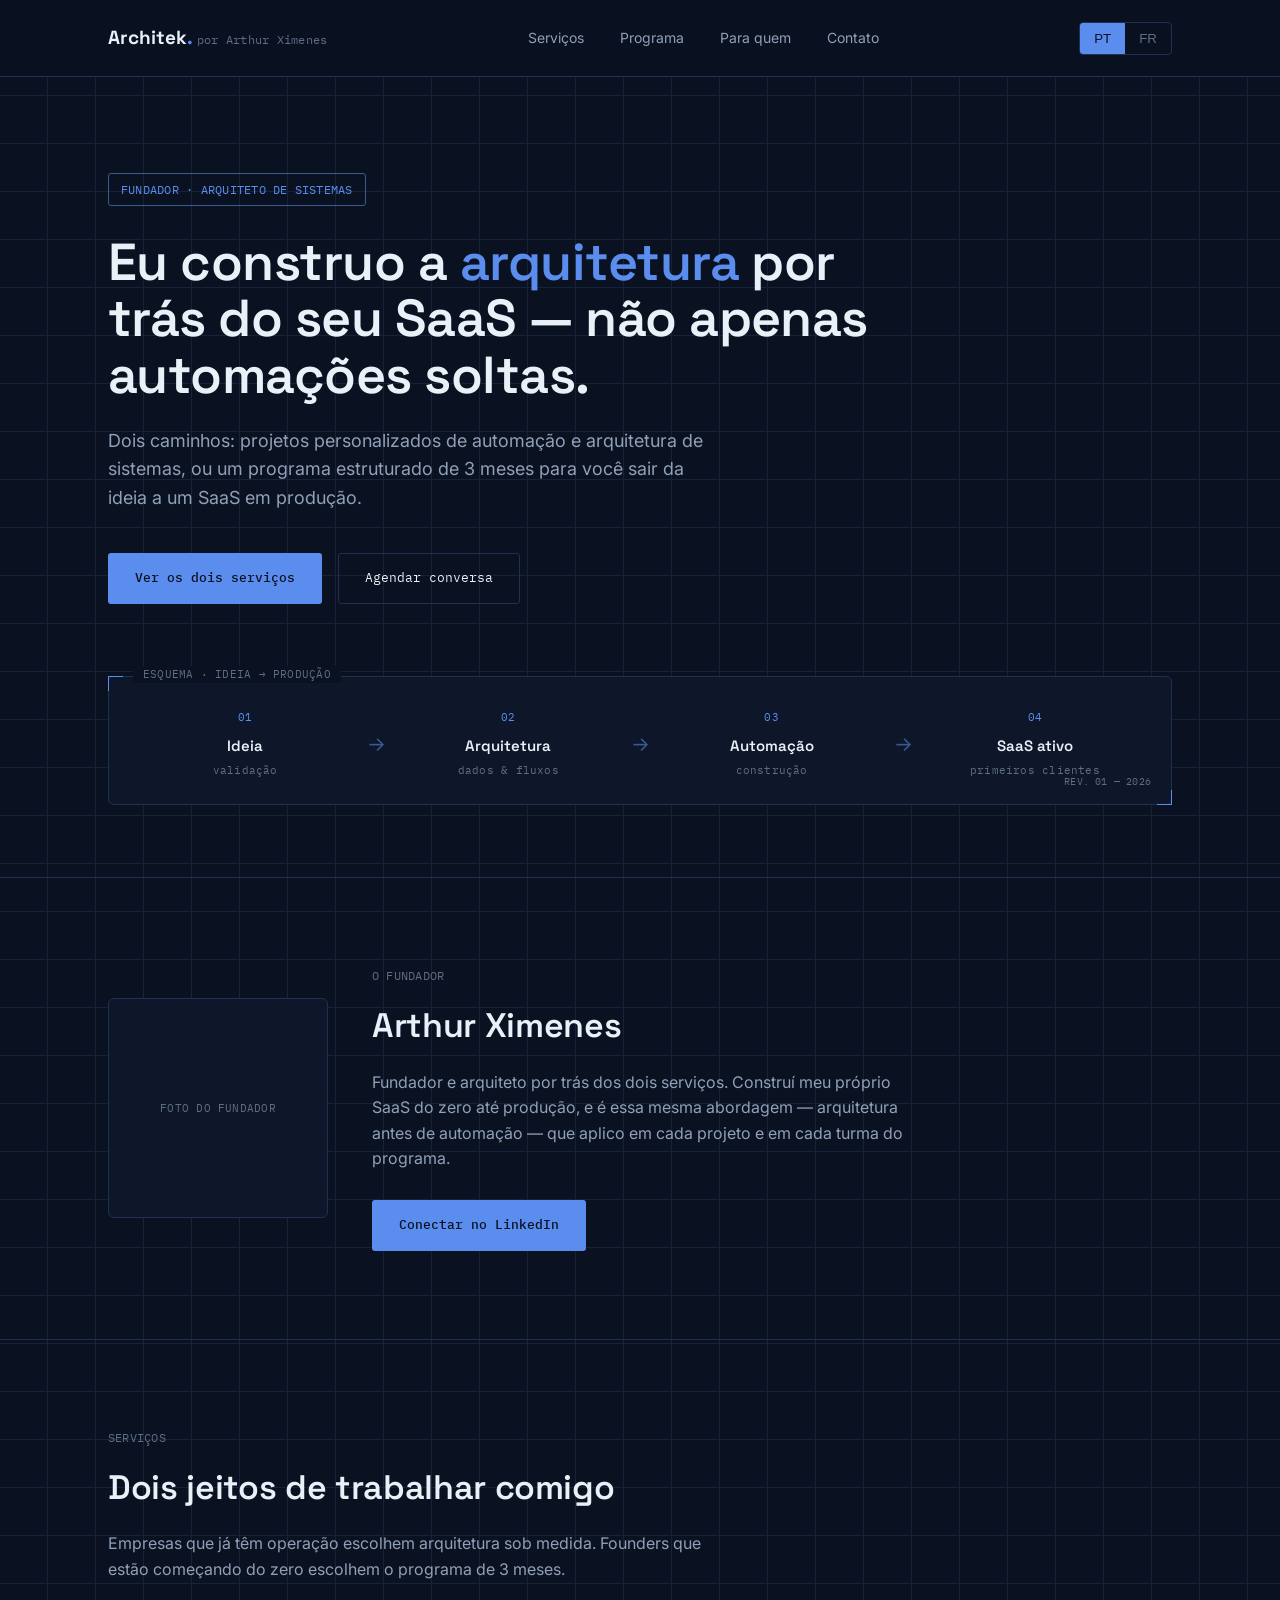
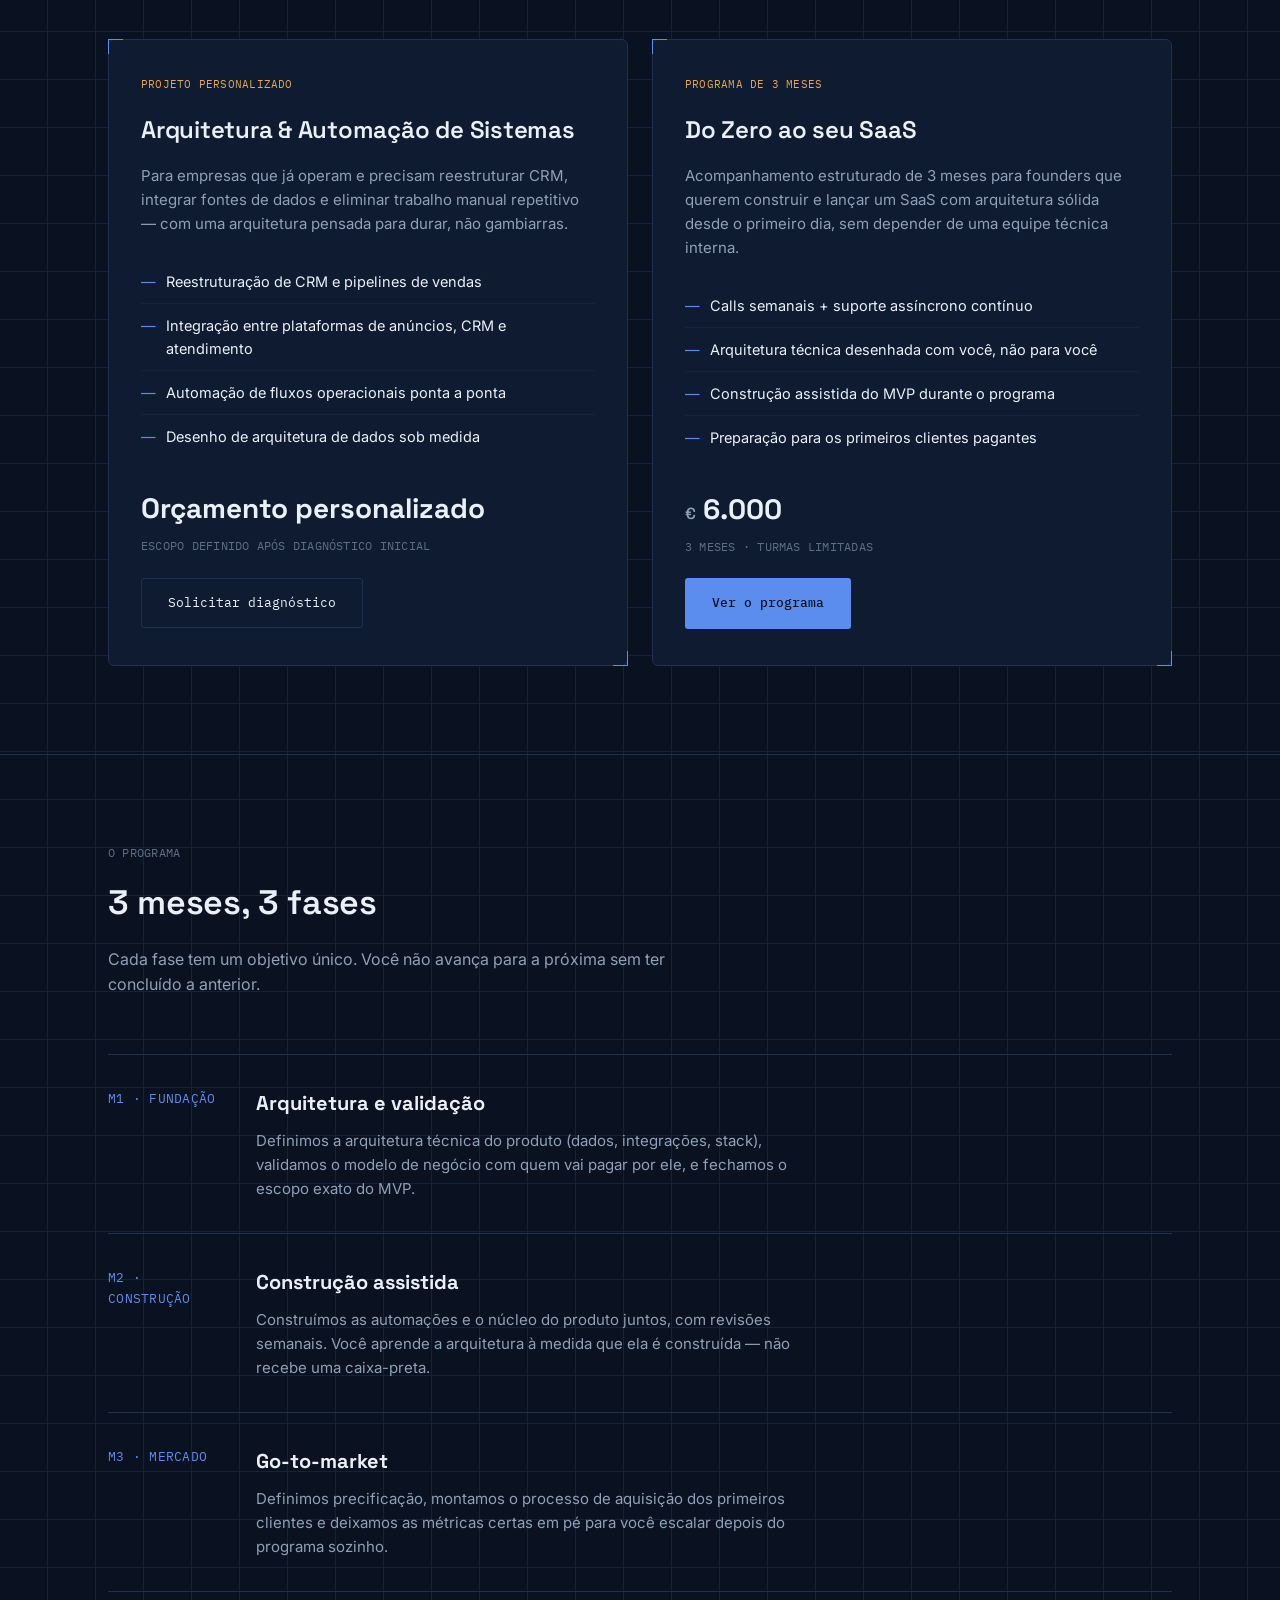
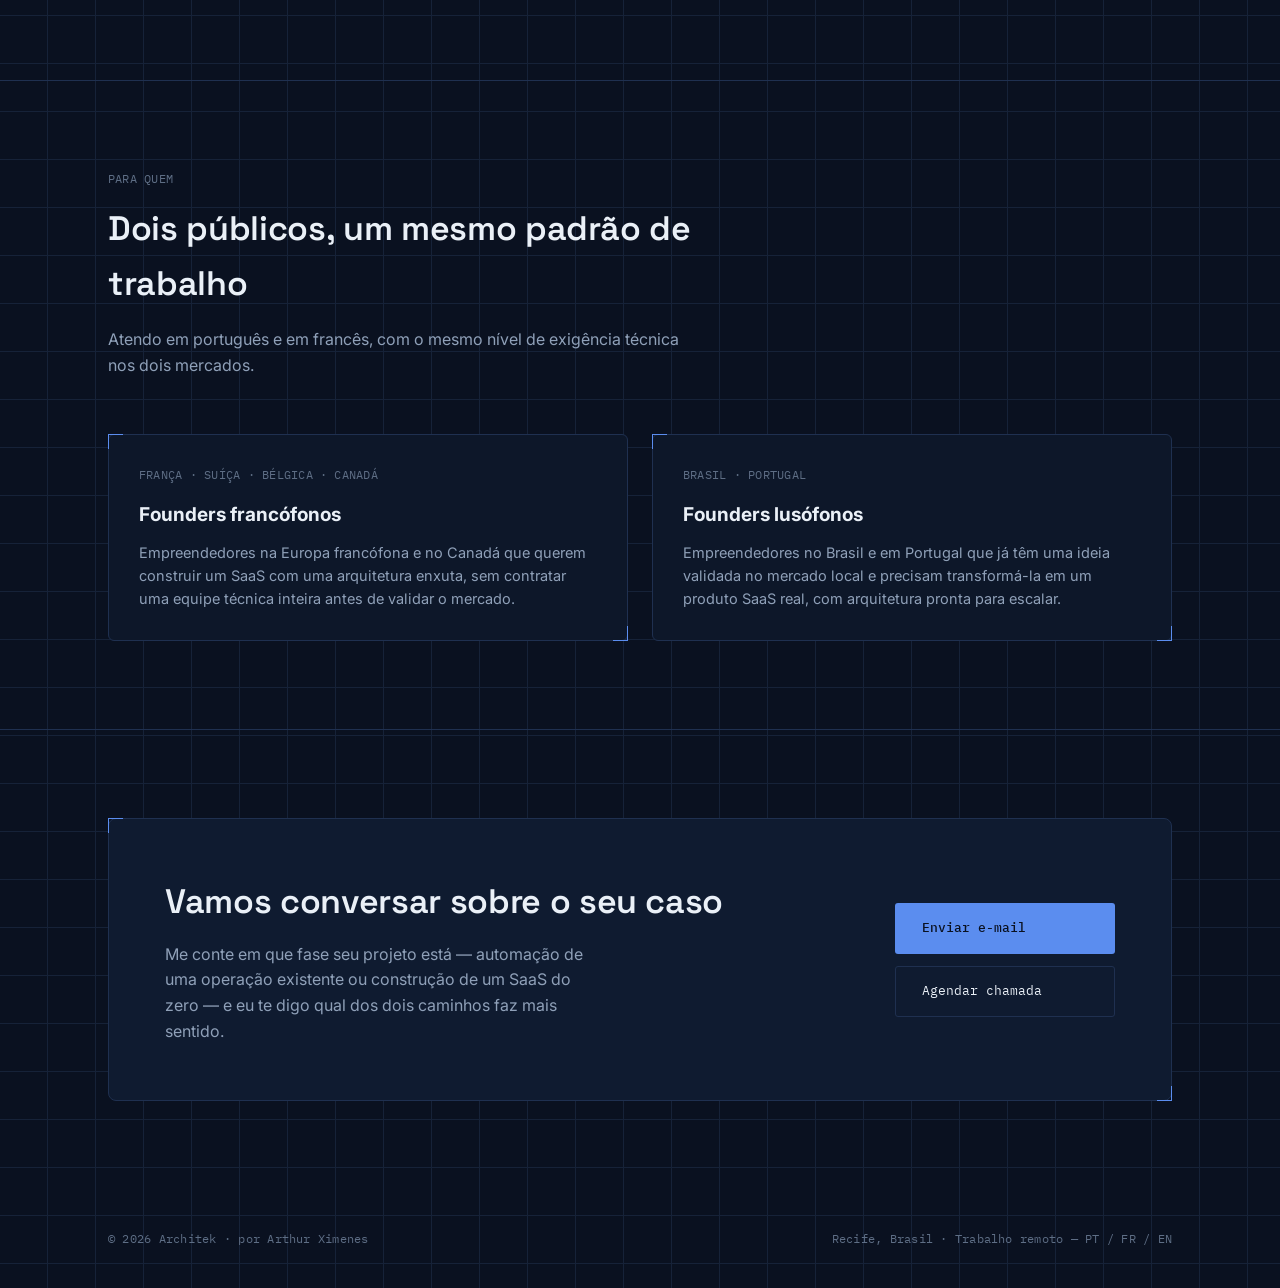
==== index.html @ 9cef257c "Add files via upload" ====
<!DOCTYPE html>
<html lang="pt">
<head>
<meta charset="UTF-8">
<meta name="viewport" content="width=device-width, initial-scale=1.0">
<title>Architek — Arquitetura de Sistemas &amp; Programa SaaS</title>
<link rel="preconnect" href="https://fonts.googleapis.com">
<link href="https://fonts.googleapis.com/css2?family=Space+Grotesk:wght@400;500;600;700&family=Inter:wght@400;500;600&family=IBM+Plex+Mono:wght@400;500&display=swap" rel="stylesheet">
<link rel="stylesheet" href="styles.css">
</head>
<body>

<nav>
  <div class="wrap">
    <div class="brand">Architek<span>.</span> <span class="mono" style="font-size:12px; color:var(--ink-dimmer); font-weight:400;" data-i18n="nav.role">por Arthur Ximenes</span></div>
    <div class="navlinks">
      <a href="#services" data-i18n="nav.services">Serviços</a>
      <a href="#program" data-i18n="nav.program">Programa</a>
      <a href="#audience" data-i18n="nav.audience">Para quem</a>
      <a href="#contact" data-i18n="nav.contact">Contato</a>
    </div>
    <div class="lang-toggle">
      <button id="btn-pt" class="active" onclick="setLang('pt')">PT</button>
      <button id="btn-fr" onclick="setLang('fr')">FR</button>
    </div>
  </div>
</nav>

<header class="hero">
  <div class="wrap">
    <span class="eyebrow mono" data-i18n="hero.eyebrow">FUNDADOR · ARQUITETO DE SISTEMAS</span>
    <h1 data-i18n-html="hero.title">Eu construo a <em>arquitetura</em> por trás do seu SaaS — não apenas automações soltas.</h1>
    <p class="hero-sub" data-i18n="hero.sub">Dois caminhos: projetos personalizados de automação e arquitetura de sistemas, ou um programa estruturado de 3 meses para você sair da ideia a um SaaS em produção.</p>
    <div class="hero-ctas">
      <a href="#services" class="btn btn-primary" data-i18n="hero.cta1">Ver os dois serviços</a>
      <a href="#contact" class="btn btn-ghost" data-i18n="hero.cta2">Agendar conversa</a>
    </div>

    <div class="diagram reg-mark">
      <span class="diagram-label mono" data-i18n="hero.diagram.label">ESQUEMA · IDEIA → PRODUÇÃO</span>
      <div class="flow">
        <div class="flow-node">
          <div class="num mono">01</div>
          <div class="label" data-i18n="hero.diagram.n1">Ideia</div>
          <div class="sub mono" data-i18n="hero.diagram.n1sub">validação</div>
        </div>
        <div class="flow-arrow">→</div>
        <div class="flow-node">
          <div class="num mono">02</div>
          <div class="label" data-i18n="hero.diagram.n2">Arquitetura</div>
          <div class="sub mono" data-i18n="hero.diagram.n2sub">dados &amp; fluxos</div>
        </div>
        <div class="flow-arrow">→</div>
        <div class="flow-node">
          <div class="num mono">03</div>
          <div class="label" data-i18n="hero.diagram.n3">Automação</div>
          <div class="sub mono" data-i18n="hero.diagram.n3sub">construção</div>
        </div>
        <div class="flow-arrow">→</div>
        <div class="flow-node">
          <div class="num mono">04</div>
          <div class="label" data-i18n="hero.diagram.n4">SaaS ativo</div>
          <div class="sub mono" data-i18n="hero.diagram.n4sub">primeiros clientes</div>
        </div>
      </div>
      <div class="diagram-rev mono" data-i18n="hero.diagram.rev">REV. 01 — 2026</div>
    </div>
  </div>
</header>

<section id="founder">
  <div class="wrap">
    <div class="founder-grid">
      <div class="founder-photo reg-mark">
        <img src="assets/arthur-ximenes.jpg" alt="Arthur Ximenes" onerror="this.style.display='none'; this.nextElementSibling.style.display='flex';">
        <div class="founder-photo-fallback mono">FOTO DO FUNDADOR</div>
      </div>
      <div class="founder-text">
        <div class="section-tag mono" data-i18n="founder.tag">O FUNDADOR</div>
        <h2 data-i18n="founder.title">Arthur Ximenes</h2>
        <p data-i18n="founder.bio">Fundador e arquiteto por trás dos dois serviços. Construí meu próprio SaaS do zero até produção, e é essa mesma abordagem — arquitetura antes de automação — que aplico em cada projeto e em cada turma do programa.</p>
        <a href="https://www.linkedin.com/in/arthur-ximenes-a752b8166" target="_blank" class="btn btn-primary" data-i18n="founder.cta">Conectar no LinkedIn</a>
      </div>
    </div>
  </div>
</section>

<section id="services">
  <div class="wrap">
    <div class="section-tag mono" data-i18n="services.tag">SERVIÇOS</div>
    <h2 data-i18n="services.title">Dois jeitos de trabalhar comigo</h2>
    <p class="section-intro" data-i18n="services.intro">Empresas que já têm operação escolhem arquitetura sob medida. Founders que estão começando do zero escolhem o programa de 3 meses.</p>

    <div class="services-grid">
      <div class="service-card reg-mark">
        <div class="tag mono" data-i18n="svc1.tag">PROJETO PERSONALIZADO</div>
        <h3 data-i18n="svc1.title">Arquitetura &amp; Automação de Sistemas</h3>
        <p data-i18n="svc1.desc">Para empresas que já operam e precisam reestruturar CRM, integrar fontes de dados e eliminar trabalho manual repetitivo — com uma arquitetura pensada para durar, não gambiarras.</p>
        <ul>
          <li data-i18n="svc1.li1">Reestruturação de CRM e pipelines de vendas</li>
          <li data-i18n="svc1.li2">Integração entre plataformas de anúncios, CRM e atendimento</li>
          <li data-i18n="svc1.li3">Automação de fluxos operacionais ponta a ponta</li>
          <li data-i18n="svc1.li4">Desenho de arquitetura de dados sob medida</li>
        </ul>
        <div class="service-price" data-i18n="svc1.price">Orçamento personalizado</div>
        <div class="service-price-note mono" data-i18n="svc1.pricenote">ESCOPO DEFINIDO APÓS DIAGNÓSTICO INICIAL</div>
        <a href="#contact" class="btn btn-ghost" style="align-self:flex-start" data-i18n="svc1.cta">Solicitar diagnóstico</a>
      </div>

      <div class="service-card reg-mark">
        <div class="tag mono" data-i18n="svc2.tag">PROGRAMA DE 3 MESES</div>
        <h3 data-i18n="svc2.title">Do Zero ao seu SaaS</h3>
        <p data-i18n="svc2.desc">Acompanhamento estruturado de 3 meses para founders que querem construir e lançar um SaaS com arquitetura sólida desde o primeiro dia, sem depender de uma equipe técnica interna.</p>
        <ul>
          <li data-i18n="svc2.li1">Calls semanais + suporte assíncrono contínuo</li>
          <li data-i18n="svc2.li2">Arquitetura técnica desenhada com você, não para você</li>
          <li data-i18n="svc2.li3">Construção assistida do MVP durante o programa</li>
          <li data-i18n="svc2.li4">Preparação para os primeiros clientes pagantes</li>
        </ul>
        <div class="service-price"><span class="cur" data-i18n="svc2.pricecur">€</span> 6.000</div>
        <div class="service-price-note mono" data-i18n="svc2.pricenote">3 MESES · TURMAS LIMITADAS</div>
        <a href="#program" class="btn btn-primary" style="align-self:flex-start" data-i18n="svc2.cta">Ver o programa</a>
      </div>
    </div>
  </div>
</section>

<section id="program">
  <div class="wrap">
    <div class="section-tag mono" data-i18n="program.tag">O PROGRAMA</div>
    <h2 data-i18n="program.title">3 meses, 3 fases</h2>
    <p class="section-intro" data-i18n="program.intro">Cada fase tem um objetivo único. Você não avança para a próxima sem ter concluído a anterior.</p>

    <div class="phases">
      <div class="phase">
        <div class="phase-tag mono">M1 · FUNDAÇÃO</div>
        <div>
          <h4 data-i18n="program.p1.title">Arquitetura e validação</h4>
          <p data-i18n="program.p1.desc">Definimos a arquitetura técnica do produto (dados, integrações, stack), validamos o modelo de negócio com quem vai pagar por ele, e fechamos o escopo exato do MVP.</p>
        </div>
      </div>
      <div class="phase">
        <div class="phase-tag mono">M2 · CONSTRUÇÃO</div>
        <div>
          <h4 data-i18n="program.p2.title">Construção assistida</h4>
          <p data-i18n="program.p2.desc">Construímos as automações e o núcleo do produto juntos, com revisões semanais. Você aprende a arquitetura à medida que ela é construída — não recebe uma caixa-preta.</p>
        </div>
      </div>
      <div class="phase">
        <div class="phase-tag mono">M3 · MERCADO</div>
        <div>
          <h4 data-i18n="program.p3.title">Go-to-market</h4>
          <p data-i18n="program.p3.desc">Definimos precificação, montamos o processo de aquisição dos primeiros clientes e deixamos as métricas certas em pé para você escalar depois do programa sozinho.</p>
        </div>
      </div>
    </div>
  </div>
</section>

<section id="audience">
  <div class="wrap">
    <div class="section-tag mono" data-i18n="audience.tag">PARA QUEM</div>
    <h2 data-i18n="audience.title">Dois públicos, um mesmo padrão de trabalho</h2>
    <p class="section-intro" data-i18n="audience.intro">Atendo em português e em francês, com o mesmo nível de exigência técnica nos dois mercados.</p>

    <div class="audience-grid">
      <div class="audience-card reg-mark">
        <div class="flag-row mono" data-i18n="audience.fr.flags">FRANÇA · SUÍÇA · BÉLGICA · CANADÁ</div>
        <h4 data-i18n="audience.fr.title">Founders francófonos</h4>
        <p data-i18n="audience.fr.desc">Empreendedores na Europa francófona e no Canadá que querem construir um SaaS com uma arquitetura enxuta, sem contratar uma equipe técnica inteira antes de validar o mercado.</p>
      </div>
      <div class="audience-card reg-mark">
        <div class="flag-row mono" data-i18n="audience.pt.flags">BRASIL · PORTUGAL</div>
        <h4 data-i18n="audience.pt.title">Founders lusófonos</h4>
        <p data-i18n="audience.pt.desc">Empreendedores no Brasil e em Portugal que já têm uma ideia validada no mercado local e precisam transformá-la em um produto SaaS real, com arquitetura pronta para escalar.</p>
      </div>
    </div>
  </div>
</section>

<section class="cta-section" id="contact">
  <div class="wrap">
    <div class="cta-box reg-mark">
      <div>
        <h2 data-i18n="cta.title">Vamos conversar sobre o seu caso</h2>
        <p data-i18n="cta.desc">Me conte em que fase seu projeto está — automação de uma operação existente ou construção de um SaaS do zero — e eu te digo qual dos dois caminhos faz mais sentido.</p>
      </div>
      <div class="cta-actions">
        <a href="mailto:arthur@seudominio.com" class="btn btn-primary" data-i18n="cta.email">Enviar e-mail</a>
        <a href="#" class="btn btn-ghost" data-i18n="cta.call">Agendar chamada</a>
      </div>
    </div>
  </div>
</section>

<footer>
  <div class="wrap">
    <div class="mono" data-i18n="footer.left">© 2026 Arthur Ximenes · Arquitetura de Sistemas &amp; Programa SaaS</div>
    <div class="mono" data-i18n="footer.right">Recife, Brasil · Trabalho remoto — PT / FR / EN</div>
  </div>
</footer>

<script src="script.js"></script>

</body>
</html>
---- styles.css ----
:root{
    --bg:#0A1120;
    --bg-panel:#0F1B30;
    --bg-panel-2:#0D1729;
    --ink:#EAF0F7;
    --ink-dim:#8FA0B8;
    --ink-dimmer:#5E6E85;
    --line:#1F3050;
    --line-soft:#162238;
    --blue:#5B8DEF;
    --blue-dim:#3A5A93;
    --amber:#E3A857;
  }
  *{box-sizing:border-box; margin:0; padding:0;}
  html{scroll-behavior:smooth;}
  body{
    background:var(--bg);
    color:var(--ink);
    font-family:'Inter', sans-serif;
    line-height:1.6;
    background-image:
      linear-gradient(var(--line-soft) 1px, transparent 1px),
      linear-gradient(90deg, var(--line-soft) 1px, transparent 1px);
    background-size:48px 48px;
    background-position:-1px -1px;
  }
  h1,h2,h3,.display{ font-family:'Space Grotesk', sans-serif; font-weight:600; letter-spacing:-0.01em;}
  .mono{ font-family:'IBM Plex Mono', monospace; letter-spacing:0.02em;}
  a{color:inherit; text-decoration:none;}
  .wrap{ max-width:1120px; margin:0 auto; padding:0 28px;}

  /* Corner registration mark motif — replaces decorative circles */
  .reg-mark{ position:relative;}
  .reg-mark::before, .reg-mark::after{
    content:""; position:absolute; width:14px; height:14px; pointer-events:none;
  }
  .reg-mark::before{ top:-1px; left:-1px; border-top:1.5px solid var(--blue); border-left:1.5px solid var(--blue);}
  .reg-mark::after{ bottom:-1px; right:-1px; border-bottom:1.5px solid var(--blue); border-right:1.5px solid var(--blue);}

  /* NAV */
  nav{
    position:sticky; top:0; z-index:50;
    background:rgba(10,17,32,0.88); backdrop-filter:blur(8px);
    border-bottom:1px solid var(--line);
  }
  nav .wrap{ display:flex; align-items:center; justify-content:space-between; height:76px;}
  .brand{ font-family:'Space Grotesk'; font-weight:700; font-size:19px;}
  .brand span{ color:var(--blue);}
  .navlinks{ display:flex; gap:36px; align-items:center;}
  .navlinks a{ font-size:14px; color:var(--ink-dim); transition:color .15s;}
  .navlinks a:hover{ color:var(--ink);}
  .lang-toggle{
    display:flex; border:1px solid var(--line); border-radius:4px; overflow:hidden;
    font-family:'IBM Plex Mono'; font-size:12px;
  }
  .lang-toggle button{
    background:transparent; border:none; color:var(--ink-dimmer); padding:8px 14px; cursor:pointer;
    transition:.15s;
  }
  .lang-toggle button.active{ background:var(--blue); color:#0A1120; font-weight:500;}
  .navlinks-mobile{display:none;}
  @media (max-width:760px){ .navlinks{display:none;} }

  /* HERO */
  .hero{ padding:96px 0 72px; border-bottom:1px solid var(--line);}
  .eyebrow{
    display:inline-block; font-family:'IBM Plex Mono'; font-size:12px; color:var(--blue);
    border:1px solid var(--blue-dim); padding:6px 12px; border-radius:3px; margin-bottom:28px;
  }
  h1{ font-size:52px; line-height:1.08; max-width:820px; margin-bottom:24px;}
  h1 em{ font-style:normal; color:var(--blue);}
  .hero-sub{ font-size:18px; color:var(--ink-dim); max-width:600px; margin-bottom:40px;}
  .hero-ctas{ display:flex; gap:16px; flex-wrap:wrap; margin-bottom:72px;}
  .btn{
    font-family:'IBM Plex Mono'; font-size:13px; padding:14px 26px; border-radius:3px;
    display:inline-block; transition:.15s; border:1px solid transparent; cursor:pointer;
  }
  .btn-primary{ background:var(--blue); color:#0A1120; font-weight:500;}
  .btn-primary:hover{ background:#6E9BF2;}
  .btn-ghost{ border-color:var(--line); color:var(--ink);}
  .btn-ghost:hover{ border-color:var(--blue);}

  /* SCHEMATIC DIAGRAM */
  .diagram{
    border:1px solid var(--line); background:var(--bg-panel-2); border-radius:6px;
    padding:32px 28px 24px; position:relative;
  }
  .diagram-label{
    position:absolute; top:-11px; left:24px; background:var(--bg); padding:0 10px;
    font-family:'IBM Plex Mono'; font-size:11px; color:var(--ink-dimmer); text-transform:uppercase;
  }
  .diagram-rev{
    position:absolute; bottom:14px; right:20px; font-family:'IBM Plex Mono'; font-size:10px; color:var(--ink-dimmer);
  }
  .flow{ display:flex; align-items:center; justify-content:space-between; flex-wrap:wrap; gap:10px;}
  .flow-node{ text-align:center; flex:1; min-width:120px;}
  .flow-node .num{ font-family:'IBM Plex Mono'; font-size:11px; color:var(--blue); margin-bottom:8px;}
  .flow-node .label{ font-family:'Space Grotesk'; font-size:15px; font-weight:600;}
  .flow-node .sub{ font-family:'IBM Plex Mono'; font-size:11px; color:var(--ink-dimmer); margin-top:4px;}
  .flow-arrow{ color:var(--blue-dim); font-size:20px; padding:0 4px;}
  @media (max-width:700px){ .flow{flex-direction:column;} .flow-arrow{transform:rotate(90deg);} }

  /* SECTION generic */
  section{ padding:88px 0; border-bottom:1px solid var(--line);}
  .section-tag{ font-family:'IBM Plex Mono'; font-size:12px; color:var(--ink-dimmer); margin-bottom:14px; text-transform:uppercase;}
  h2{ font-size:34px; max-width:640px; margin-bottom:16px;}
  .section-intro{ color:var(--ink-dim); max-width:600px; font-size:16px; margin-bottom:56px;}

  /* FOUNDER */
  .founder-grid{ display:grid; grid-template-columns:220px 1fr; gap:44px; align-items:center;}
  @media (max-width:700px){ .founder-grid{grid-template-columns:1fr;} }
  .founder-photo{
    width:220px; height:220px; border-radius:6px; overflow:hidden; border:1px solid var(--line);
    background:var(--bg-panel-2); position:relative;
  }
  .founder-photo img{ width:100%; height:100%; object-fit:cover; display:block;}
  .founder-photo-fallback{
    display:none; position:absolute; inset:0; align-items:center; justify-content:center;
    font-size:11px; color:var(--ink-dimmer); text-align:center; padding:20px;
  }
  .founder-text h2{ margin-bottom:16px;}
  .founder-text p{ color:var(--ink-dim); font-size:16px; max-width:560px; margin-bottom:28px;}

  /* SERVICES */
  .services-grid{ display:grid; grid-template-columns:1fr 1fr; gap:24px;}
  @media (max-width:800px){ .services-grid{grid-template-columns:1fr;} }
  .service-card{
    background:var(--bg-panel); border:1px solid var(--line); border-radius:6px; padding:36px 32px;
    display:flex; flex-direction:column;
  }
  .service-card .tag{ font-family:'IBM Plex Mono'; font-size:11px; color:var(--amber); text-transform:uppercase; margin-bottom:18px;}
  .service-card h3{ font-size:24px; margin-bottom:14px;}
  .service-card p{ color:var(--ink-dim); font-size:15px; margin-bottom:24px;}
  .service-card ul{ list-style:none; margin-bottom:28px;}
  .service-card li{
    font-size:14.5px; color:var(--ink); padding:10px 0; border-top:1px solid var(--line-soft);
    display:flex; gap:10px;
  }
  .service-card li:first-child{ border-top:none;}
  .service-card li::before{ content:"—"; color:var(--blue); flex-shrink:0;}
  .service-price{ font-family:'Space Grotesk'; font-size:28px; font-weight:700; margin-bottom:6px;}
  .service-price .cur{ font-size:16px; color:var(--ink-dim); font-weight:500;}
  .service-price-note{ font-family:'IBM Plex Mono'; font-size:11.5px; color:var(--ink-dimmer); margin-bottom:22px;}

  /* PROGRAM PHASES */
  .phases{ display:flex; flex-direction:column;}
  .phase{ display:grid; grid-template-columns:120px 1fr; gap:28px; padding:32px 0; border-top:1px solid var(--line);}
  .phase:last-child{ border-bottom:1px solid var(--line);}
  .phase-tag{ font-family:'IBM Plex Mono'; font-size:13px; color:var(--blue); padding-top:2px;}
  .phase h4{ font-family:'Space Grotesk'; font-size:20px; margin-bottom:10px;}
  .phase p{ color:var(--ink-dim); font-size:15px; max-width:560px;}
  @media (max-width:600px){ .phase{grid-template-columns:1fr;} }

  /* AUDIENCE */
  .audience-grid{ display:grid; grid-template-columns:1fr 1fr; gap:24px;}
  @media (max-width:800px){ .audience-grid{grid-template-columns:1fr;} }
  .audience-card{ border:1px solid var(--line); border-radius:6px; padding:30px; background:var(--bg-panel-2);}
  .audience-card .flag-row{ font-family:'IBM Plex Mono'; font-size:12px; color:var(--ink-dimmer); margin-bottom:16px;}
  .audience-card h4{ font-size:19px; margin-bottom:10px;}
  .audience-card p{ color:var(--ink-dim); font-size:14.5px;}

  /* CTA / CONTACT */
  .cta-section{ text-align:left; border-bottom:none;}
  .cta-box{
    border:1px solid var(--line); border-radius:8px; padding:56px; background:var(--bg-panel);
    display:flex; justify-content:space-between; align-items:center; gap:40px; flex-wrap:wrap;
  }
  .cta-box h2{ margin-bottom:12px;}
  .cta-box p{ color:var(--ink-dim); max-width:420px;}
  .cta-actions{ display:flex; flex-direction:column; gap:12px; min-width:220px;}

  footer{ padding:40px 0; }
  footer .wrap{ display:flex; justify-content:space-between; align-items:center; flex-wrap:wrap; gap:16px;}
  footer .mono{ font-size:12px; color:var(--ink-dimmer);}
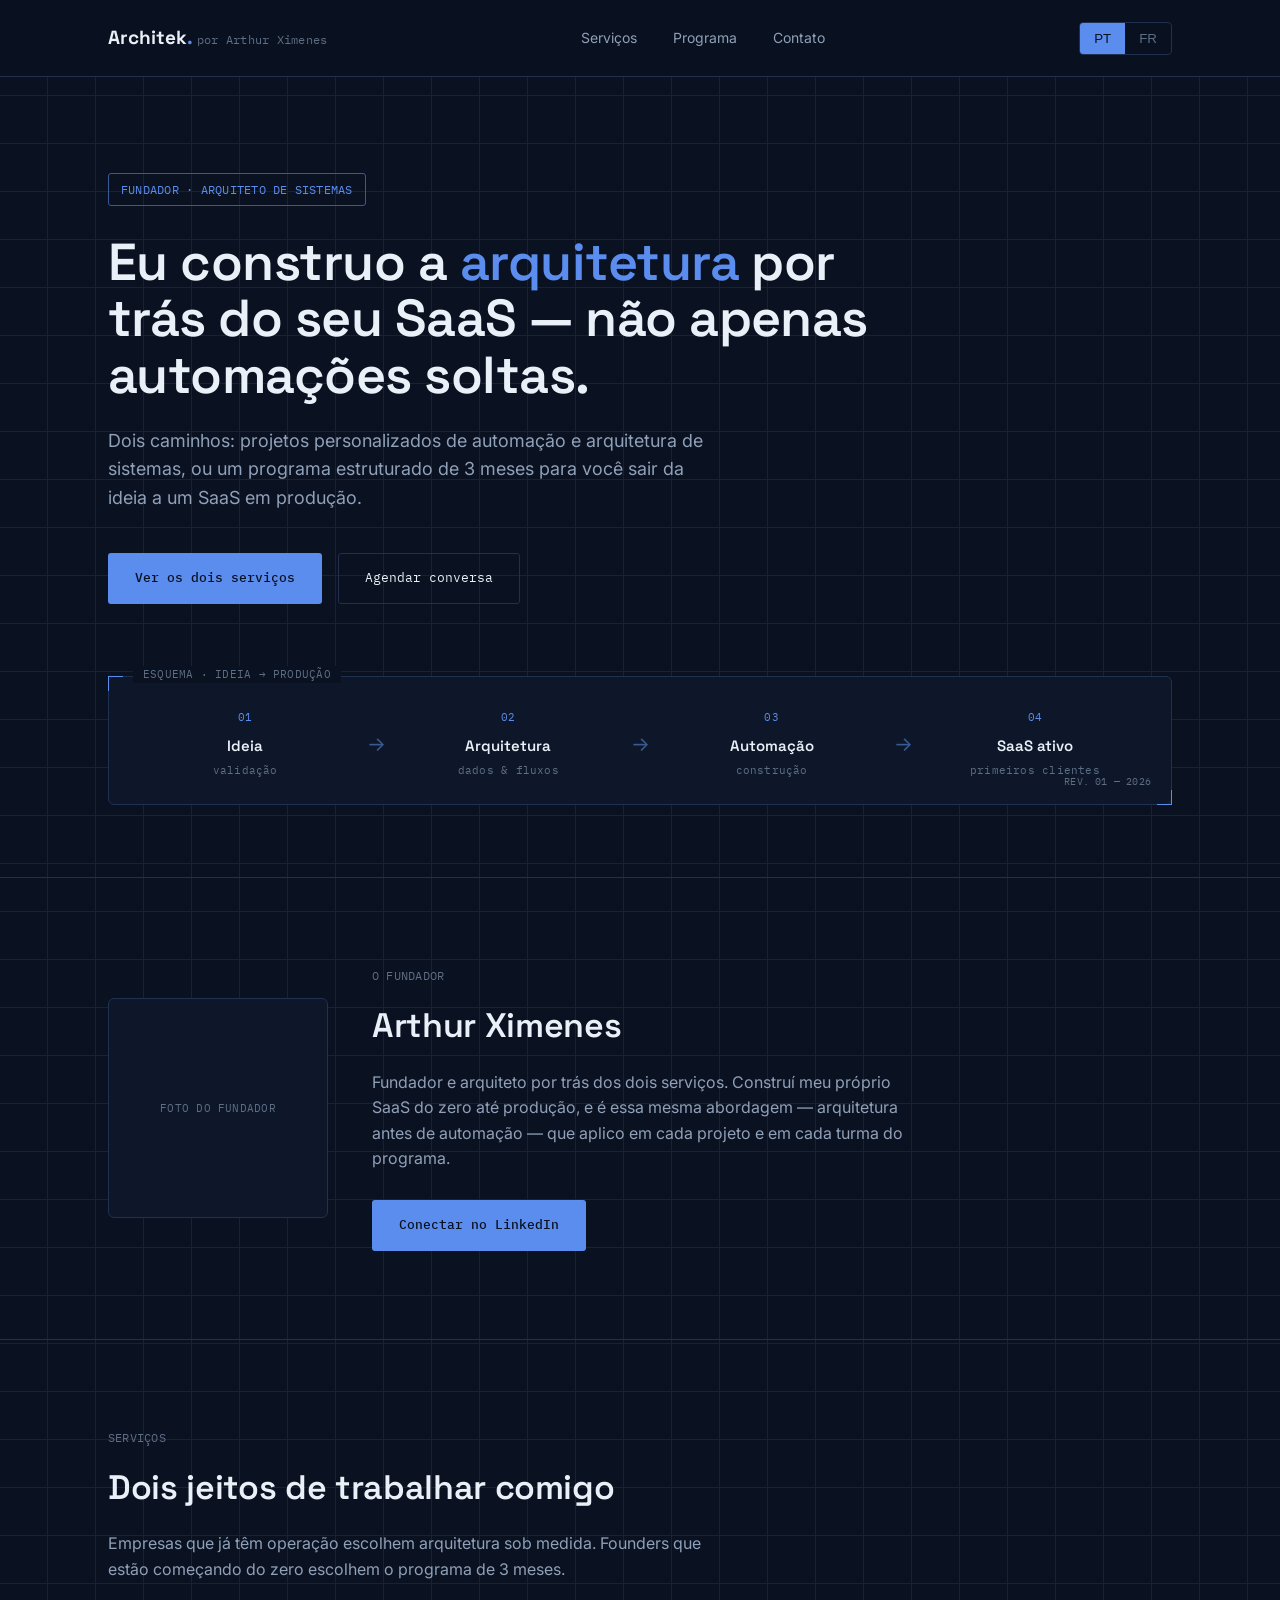
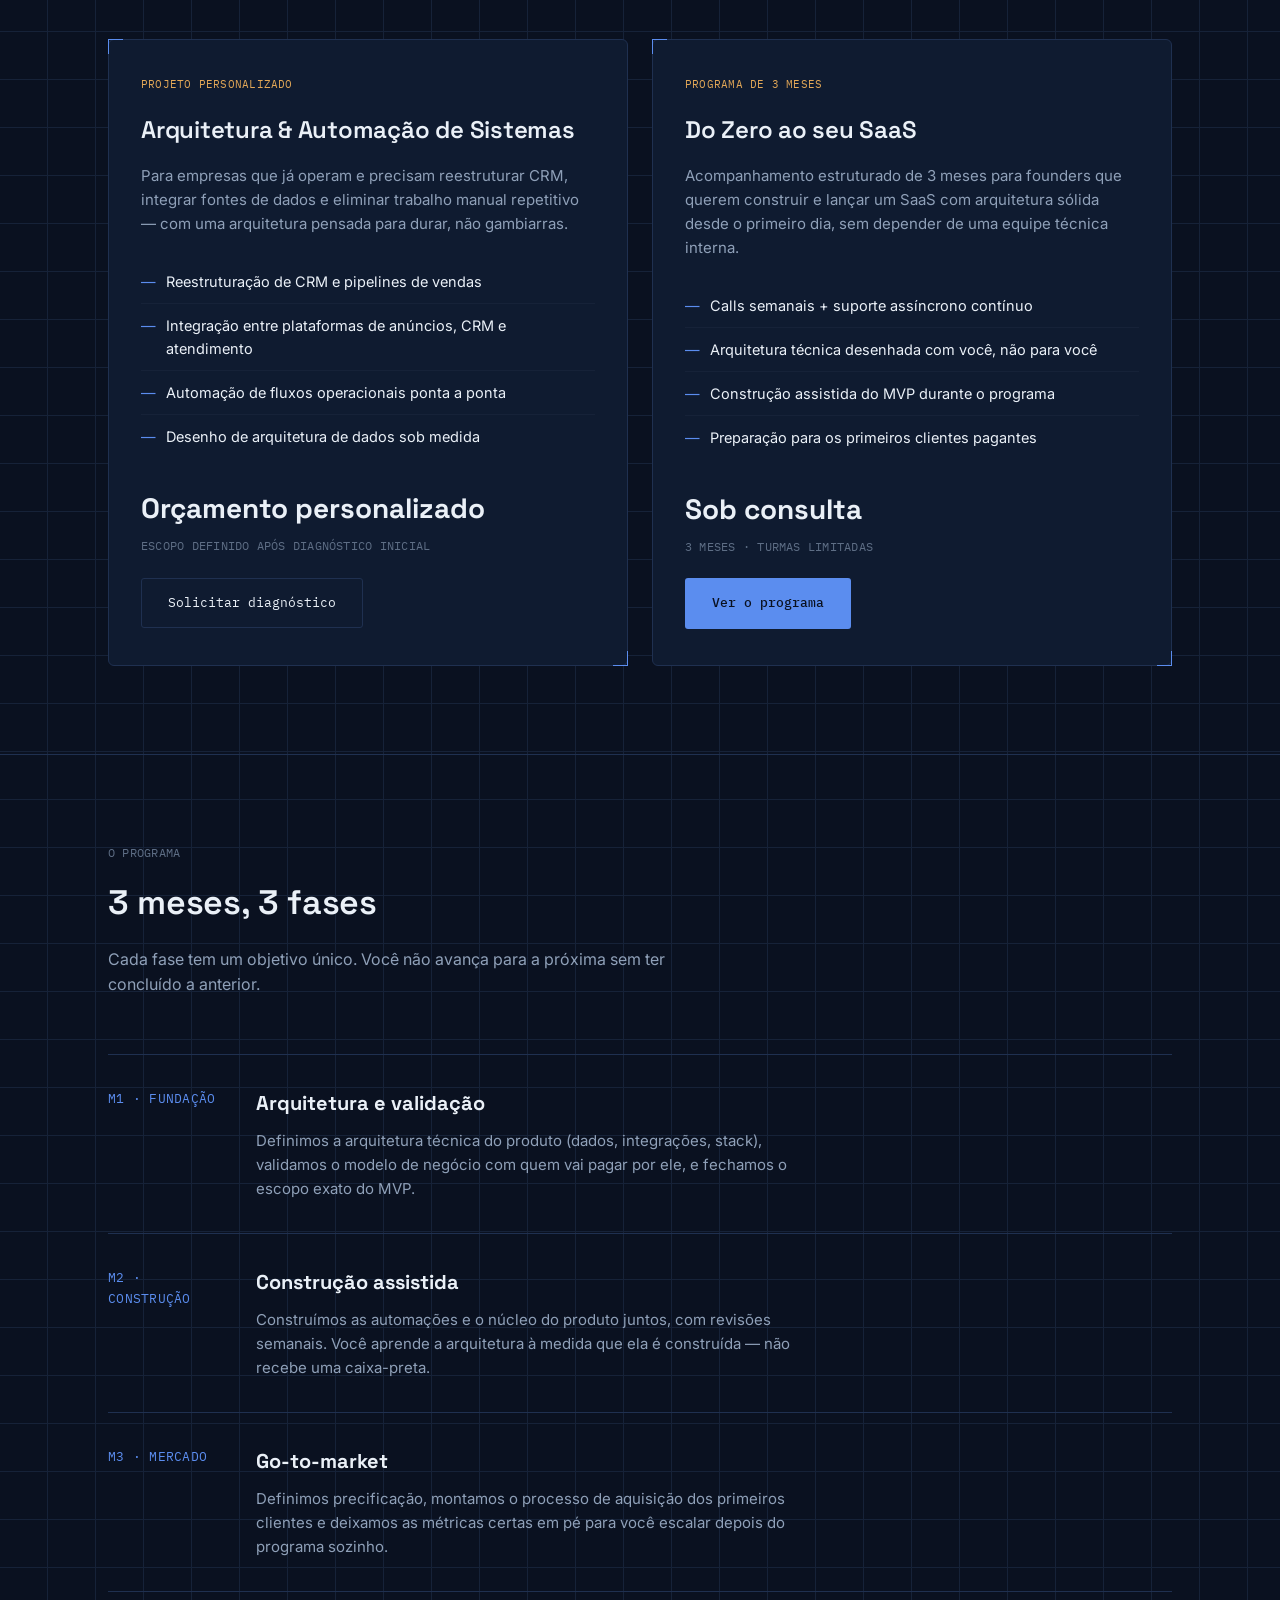
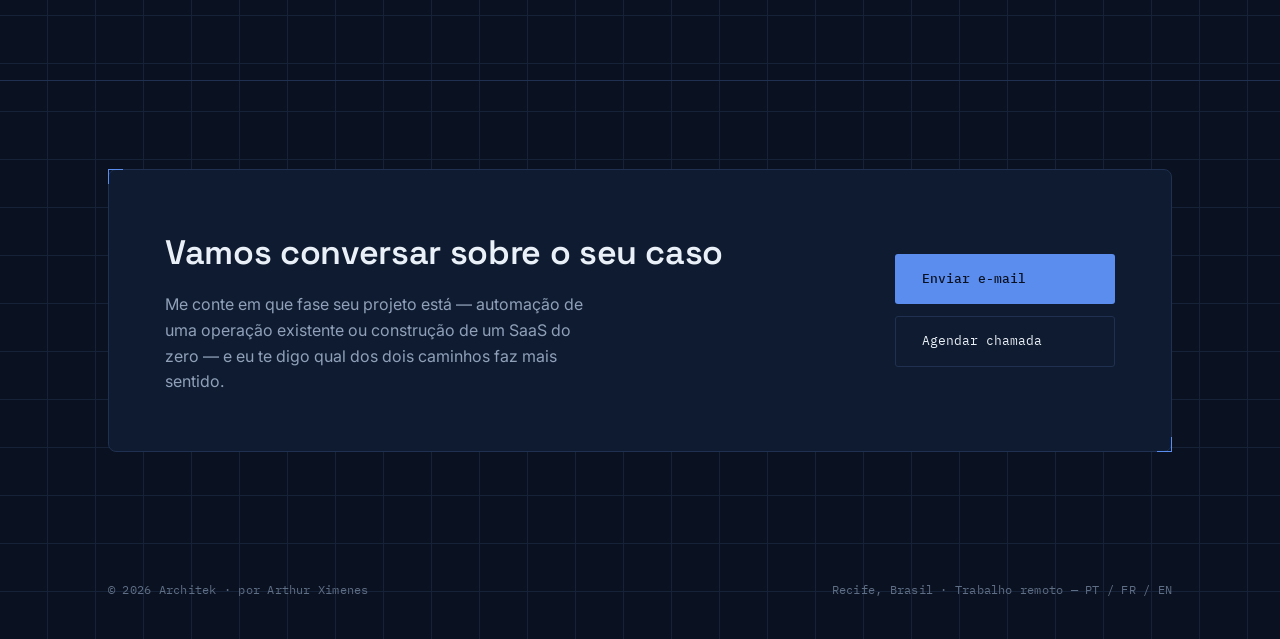
==== commit 74ed40ac: "Sync via Claude" ====
--- a/index.html
+++ b/index.html
@@ -16,7 +16,6 @@
     <div class="navlinks">
       <a href="#services" data-i18n="nav.services">Serviços</a>
       <a href="#program" data-i18n="nav.program">Programa</a>
-      <a href="#audience" data-i18n="nav.audience">Para quem</a>
       <a href="#contact" data-i18n="nav.contact">Contato</a>
     </div>
     <div class="lang-toggle">
@@ -117,7 +116,7 @@
           <li data-i18n="svc2.li3">Construção assistida do MVP durante o programa</li>
           <li data-i18n="svc2.li4">Preparação para os primeiros clientes pagantes</li>
         </ul>
-        <div class="service-price"><span class="cur" data-i18n="svc2.pricecur">€</span> 6.000</div>
+        <div class="service-price" data-i18n="svc2.price">Sob consulta</div>
         <div class="service-price-note mono" data-i18n="svc2.pricenote">3 MESES · TURMAS LIMITADAS</div>
         <a href="#program" class="btn btn-primary" style="align-self:flex-start" data-i18n="svc2.cta">Ver o programa</a>
       </div>
@@ -133,46 +132,25 @@
 
     <div class="phases">
       <div class="phase">
-        <div class="phase-tag mono">M1 · FUNDAÇÃO</div>
+        <div class="phase-tag mono" data-i18n="program.p1.tag">M1 · FUNDAÇÃO</div>
         <div>
           <h4 data-i18n="program.p1.title">Arquitetura e validação</h4>
           <p data-i18n="program.p1.desc">Definimos a arquitetura técnica do produto (dados, integrações, stack), validamos o modelo de negócio com quem vai pagar por ele, e fechamos o escopo exato do MVP.</p>
         </div>
       </div>
       <div class="phase">
-        <div class="phase-tag mono">M2 · CONSTRUÇÃO</div>
+        <div class="phase-tag mono" data-i18n="program.p2.tag">M2 · CONSTRUÇÃO</div>
         <div>
           <h4 data-i18n="program.p2.title">Construção assistida</h4>
           <p data-i18n="program.p2.desc">Construímos as automações e o núcleo do produto juntos, com revisões semanais. Você aprende a arquitetura à medida que ela é construída — não recebe uma caixa-preta.</p>
         </div>
       </div>
       <div class="phase">
-        <div class="phase-tag mono">M3 · MERCADO</div>
+        <div class="phase-tag mono" data-i18n="program.p3.tag">M3 · MERCADO</div>
         <div>
           <h4 data-i18n="program.p3.title">Go-to-market</h4>
           <p data-i18n="program.p3.desc">Definimos precificação, montamos o processo de aquisição dos primeiros clientes e deixamos as métricas certas em pé para você escalar depois do programa sozinho.</p>
         </div>
-      </div>
-    </div>
-  </div>
-</section>
-
-<section id="audience">
-  <div class="wrap">
-    <div class="section-tag mono" data-i18n="audience.tag">PARA QUEM</div>
-    <h2 data-i18n="audience.title">Dois públicos, um mesmo padrão de trabalho</h2>
-    <p class="section-intro" data-i18n="audience.intro">Atendo em português e em francês, com o mesmo nível de exigência técnica nos dois mercados.</p>
-
-    <div class="audience-grid">
-      <div class="audience-card reg-mark">
-        <div class="flag-row mono" data-i18n="audience.fr.flags">FRANÇA · SUÍÇA · BÉLGICA · CANADÁ</div>
-        <h4 data-i18n="audience.fr.title">Founders francófonos</h4>
-        <p data-i18n="audience.fr.desc">Empreendedores na Europa francófona e no Canadá que querem construir um SaaS com uma arquitetura enxuta, sem contratar uma equipe técnica inteira antes de validar o mercado.</p>
-      </div>
-      <div class="audience-card reg-mark">
-        <div class="flag-row mono" data-i18n="audience.pt.flags">BRASIL · PORTUGAL</div>
-        <h4 data-i18n="audience.pt.title">Founders lusófonos</h4>
-        <p data-i18n="audience.pt.desc">Empreendedores no Brasil e em Portugal que já têm uma ideia validada no mercado local e precisam transformá-la em um produto SaaS real, com arquitetura pronta para escalar.</p>
       </div>
     </div>
   </div>
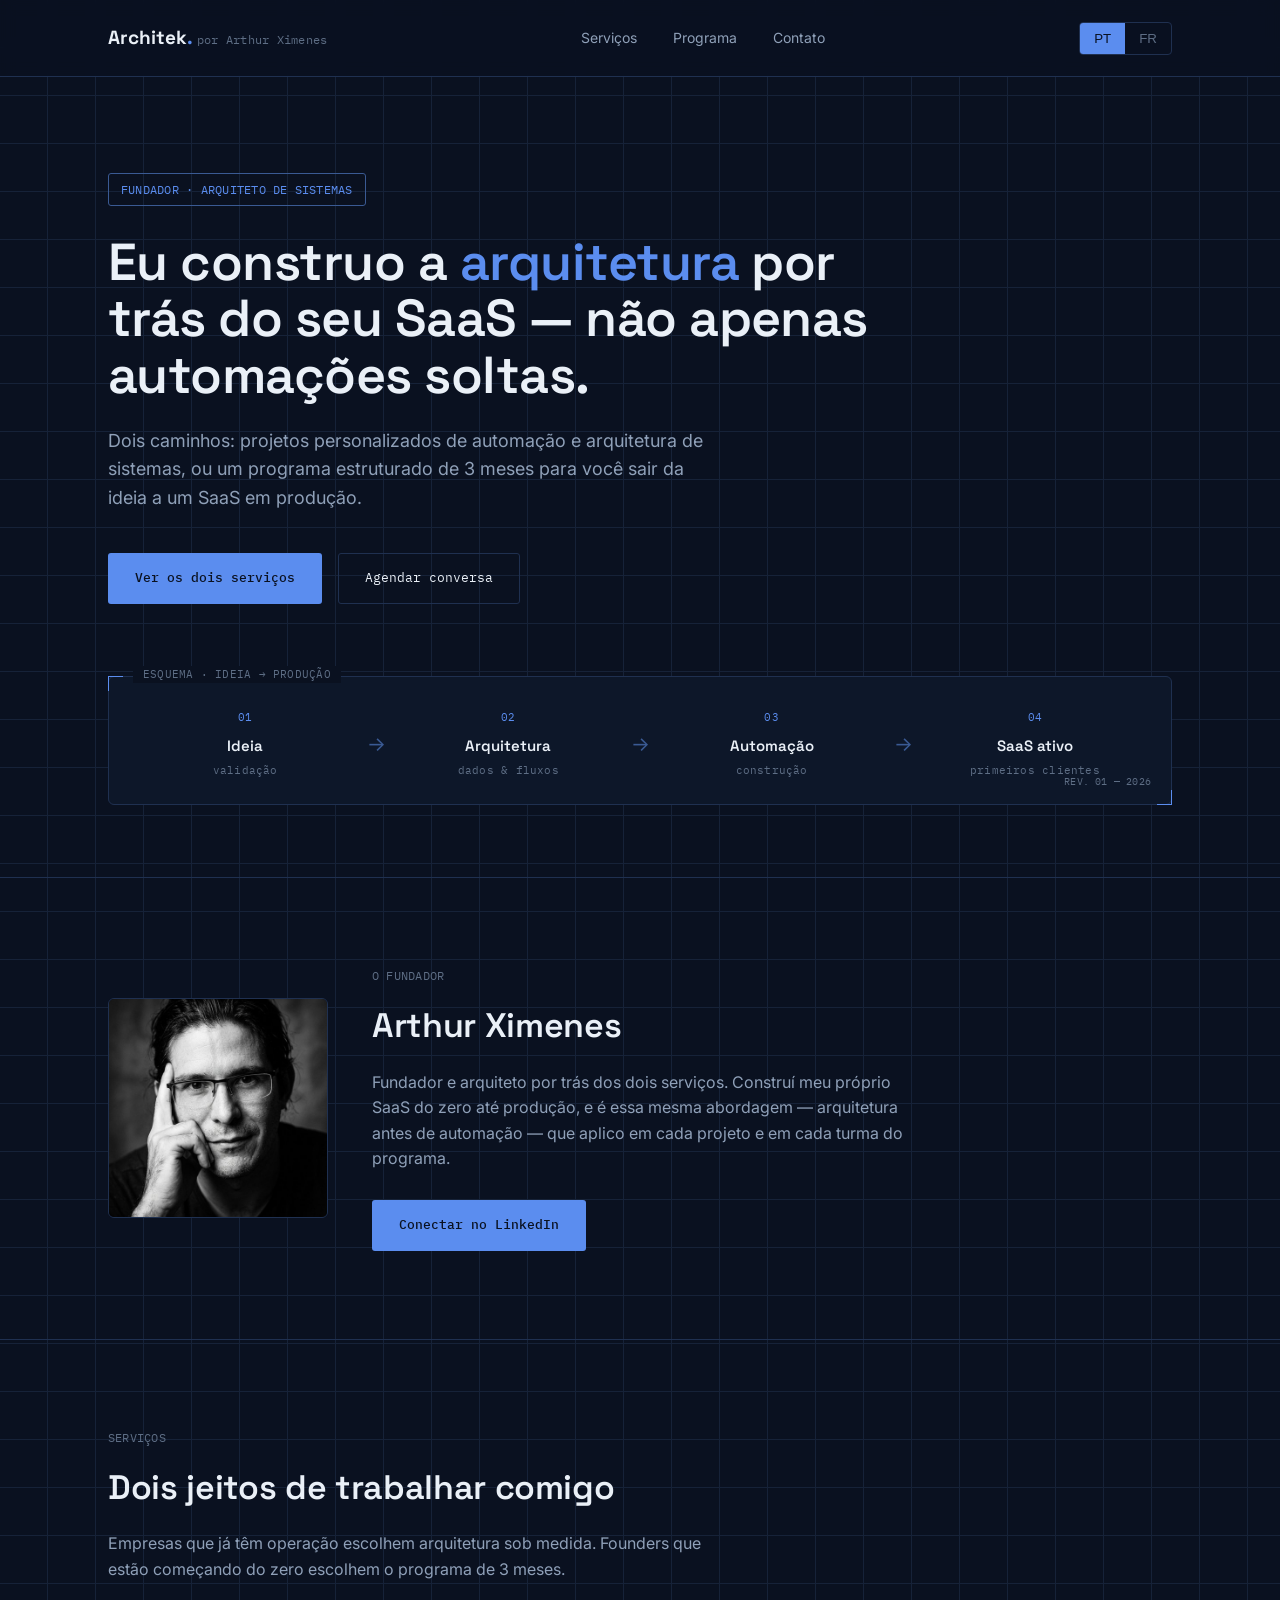
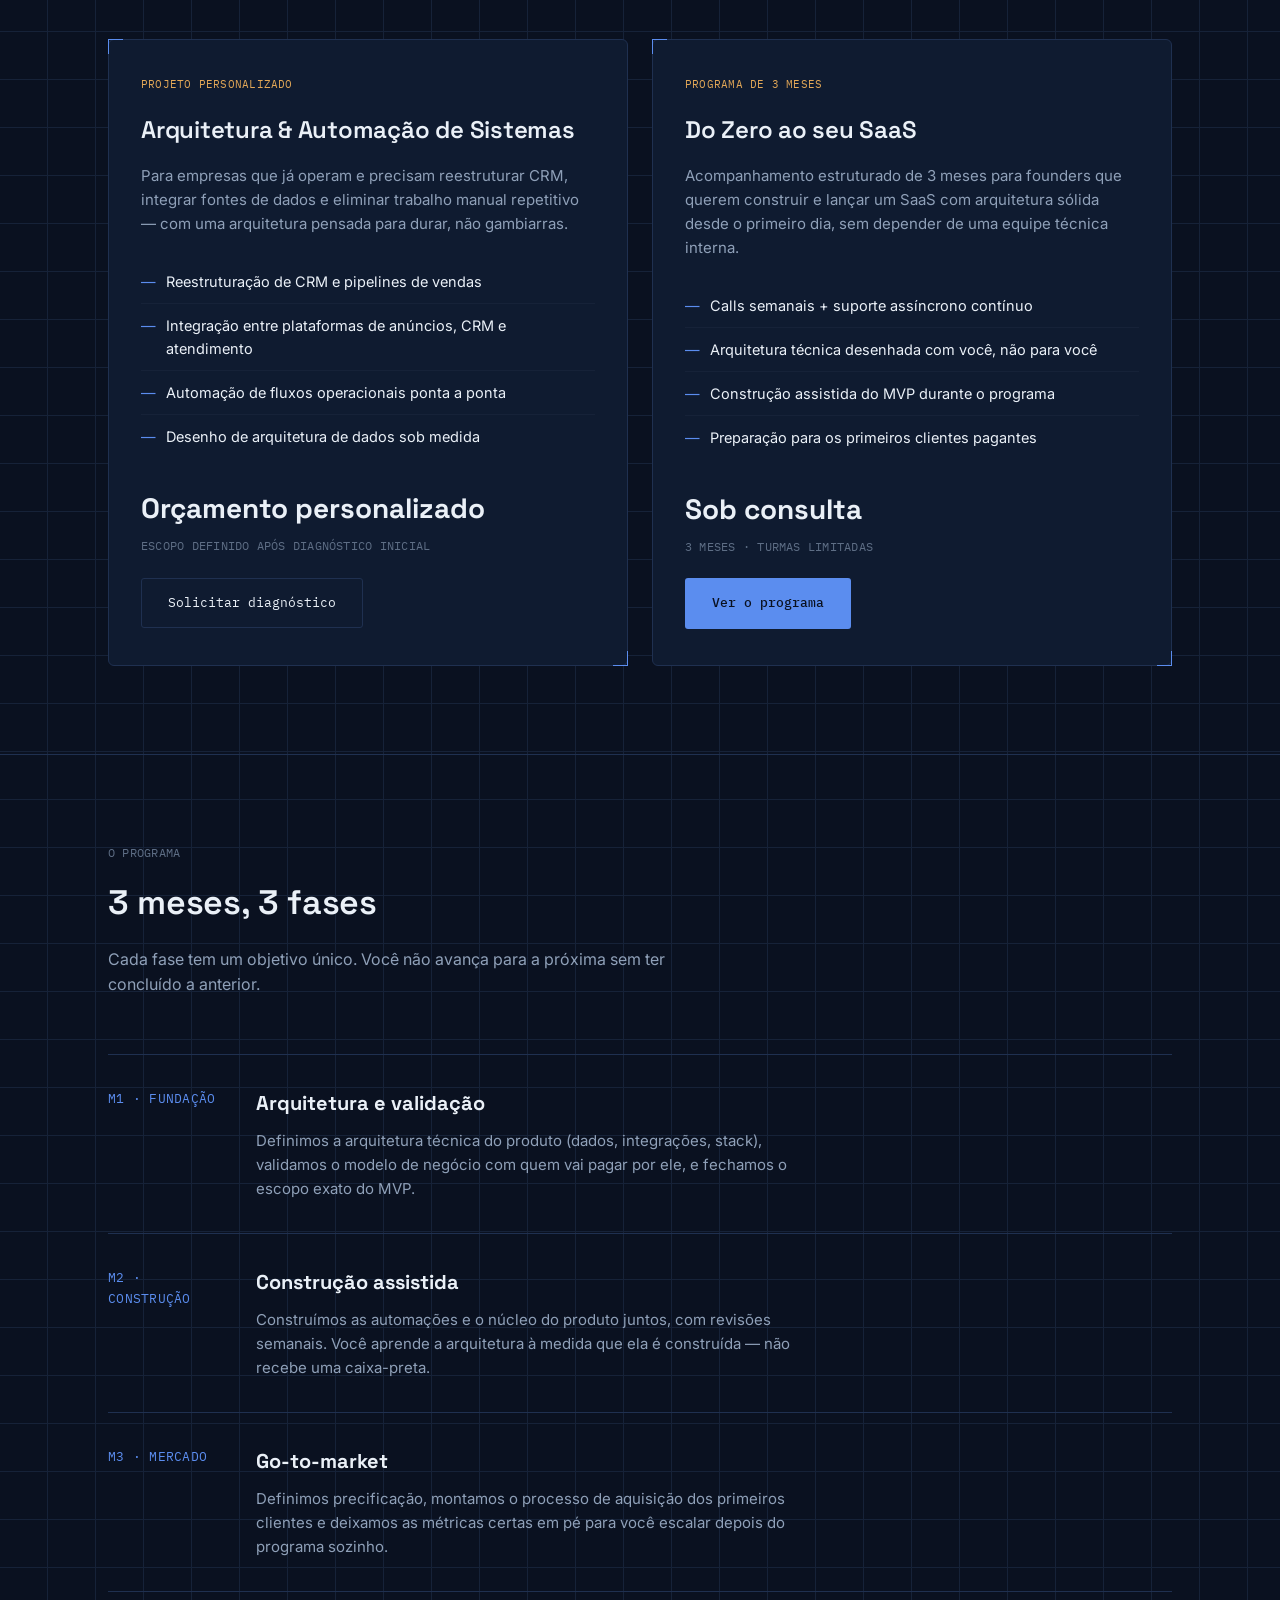
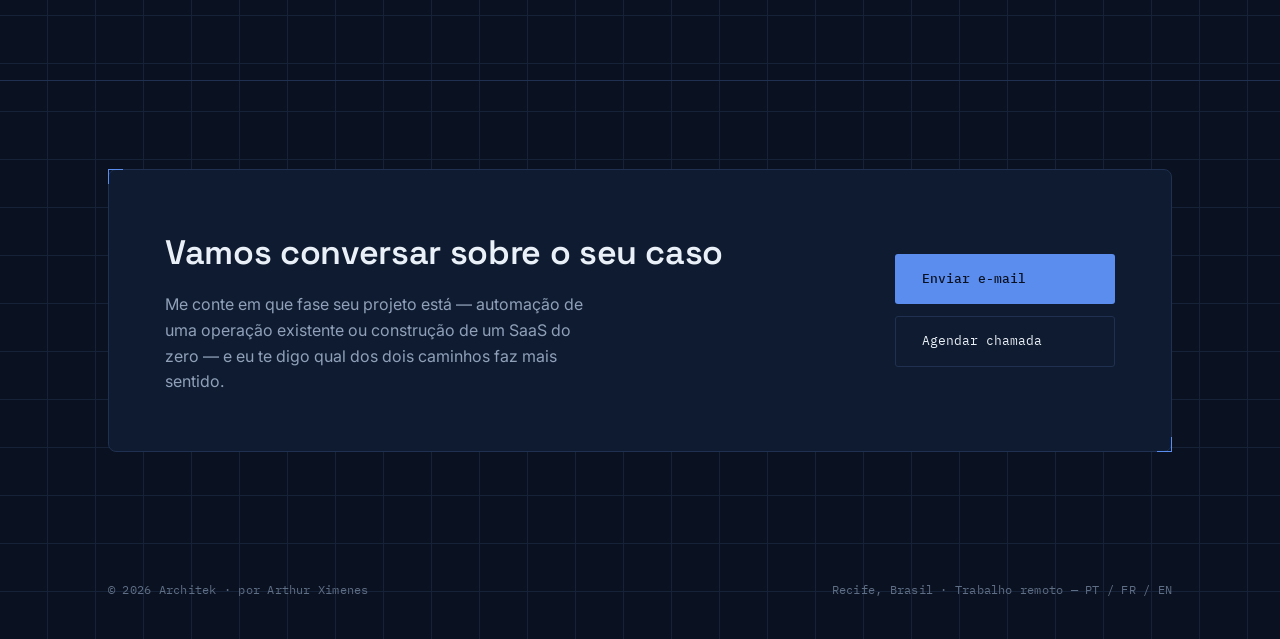
==== commit 2af4c070: "Adiciona link real de agendamento (Cal.com) e email de contato" ====
--- a/index.html
+++ b/index.html
@@ -164,8 +164,8 @@
         <p data-i18n="cta.desc">Me conte em que fase seu projeto está — automação de uma operação existente ou construção de um SaaS do zero — e eu te digo qual dos dois caminhos faz mais sentido.</p>
       </div>
       <div class="cta-actions">
-        <a href="mailto:arthur@seudominio.com" class="btn btn-primary" data-i18n="cta.email">Enviar e-mail</a>
-        <a href="#" class="btn btn-ghost" data-i18n="cta.call">Agendar chamada</a>
+        <a href="mailto:secretlinxcontact@gmail.com" class="btn btn-primary" data-i18n="cta.email">Enviar e-mail</a>
+        <a href="https://cal.com/arthur-ximenes-fa8z6l/30min" target="_blank" class="btn btn-ghost" data-i18n="cta.call">Agendar chamada</a>
       </div>
     </div>
   </div>
--- a/styles.css
+++ b/styles.css
@@ -151,14 +151,6 @@
   .phase p{ color:var(--ink-dim); font-size:15px; max-width:560px;}
   @media (max-width:600px){ .phase{grid-template-columns:1fr;} }
 
-  /* AUDIENCE */
-  .audience-grid{ display:grid; grid-template-columns:1fr 1fr; gap:24px;}
-  @media (max-width:800px){ .audience-grid{grid-template-columns:1fr;} }
-  .audience-card{ border:1px solid var(--line); border-radius:6px; padding:30px; background:var(--bg-panel-2);}
-  .audience-card .flag-row{ font-family:'IBM Plex Mono'; font-size:12px; color:var(--ink-dimmer); margin-bottom:16px;}
-  .audience-card h4{ font-size:19px; margin-bottom:10px;}
-  .audience-card p{ color:var(--ink-dim); font-size:14.5px;}
-
   /* CTA / CONTACT */
   .cta-section{ text-align:left; border-bottom:none;}
   .cta-box{
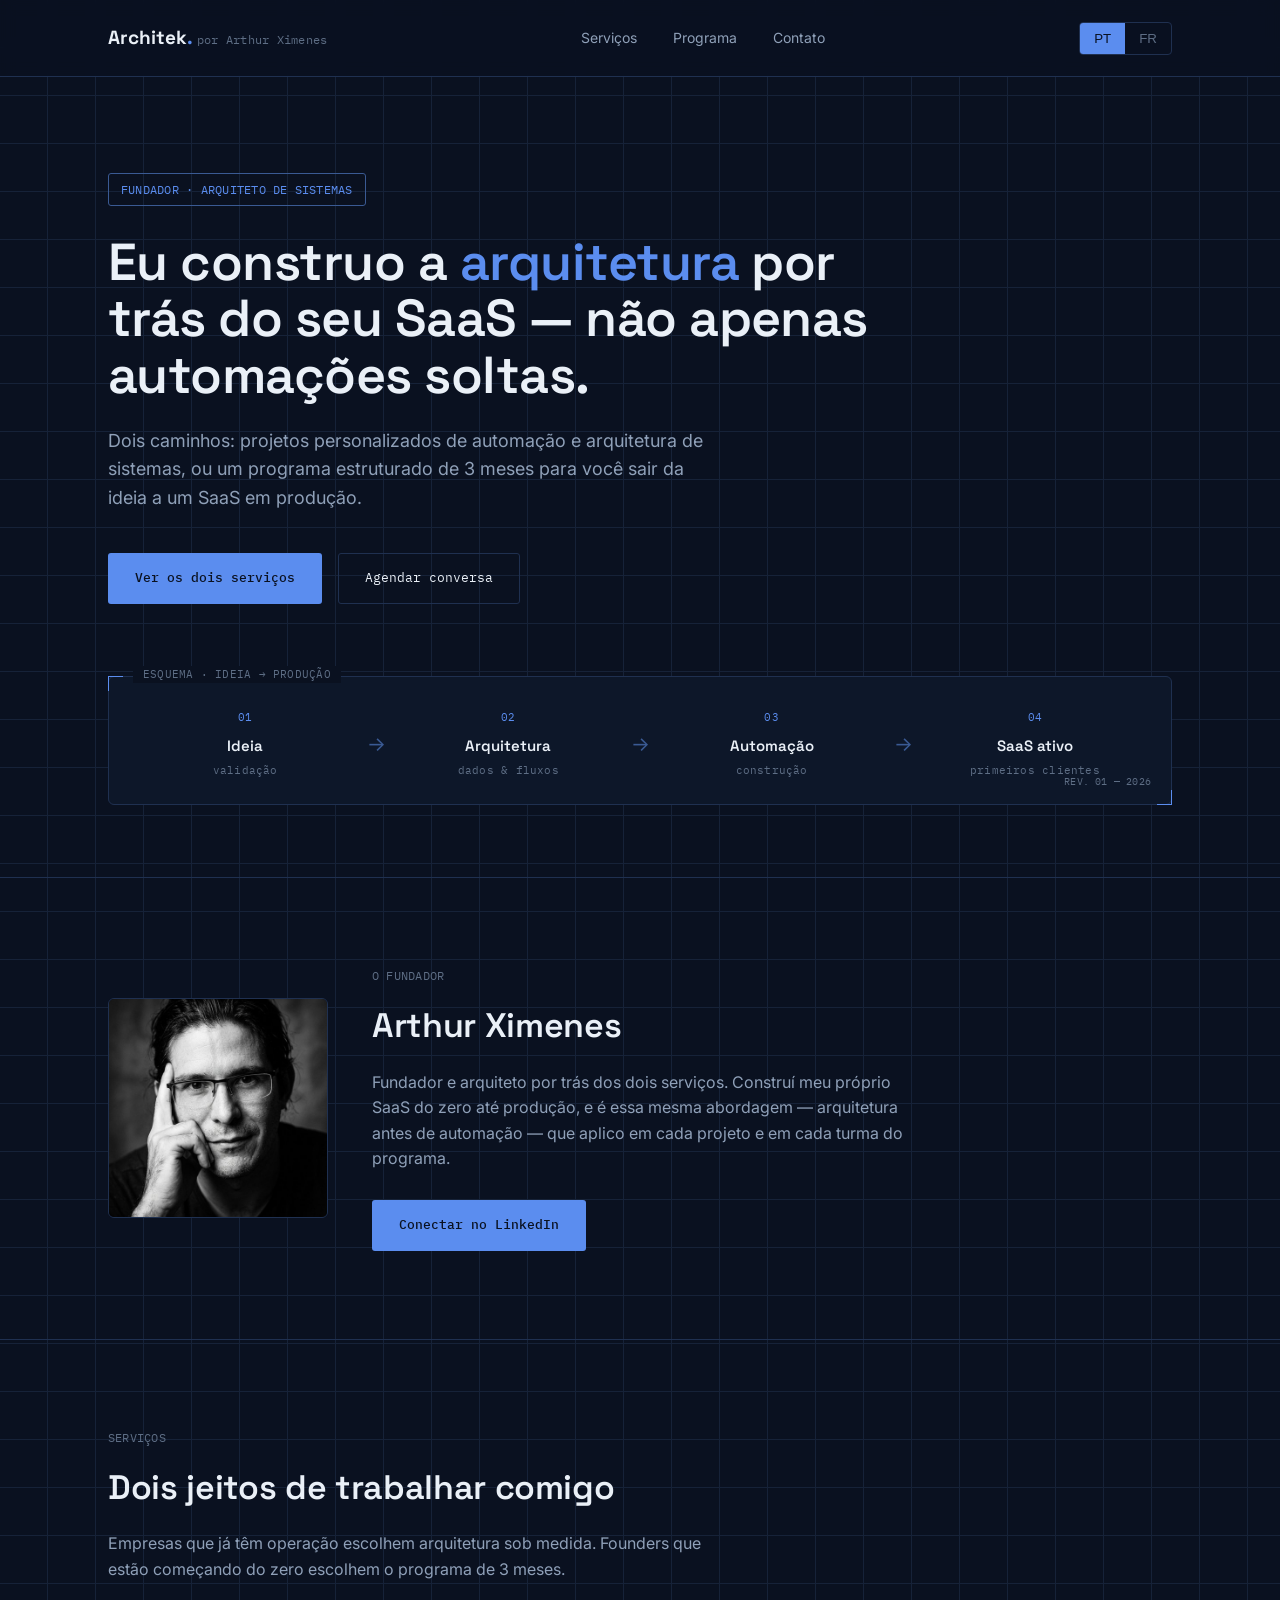
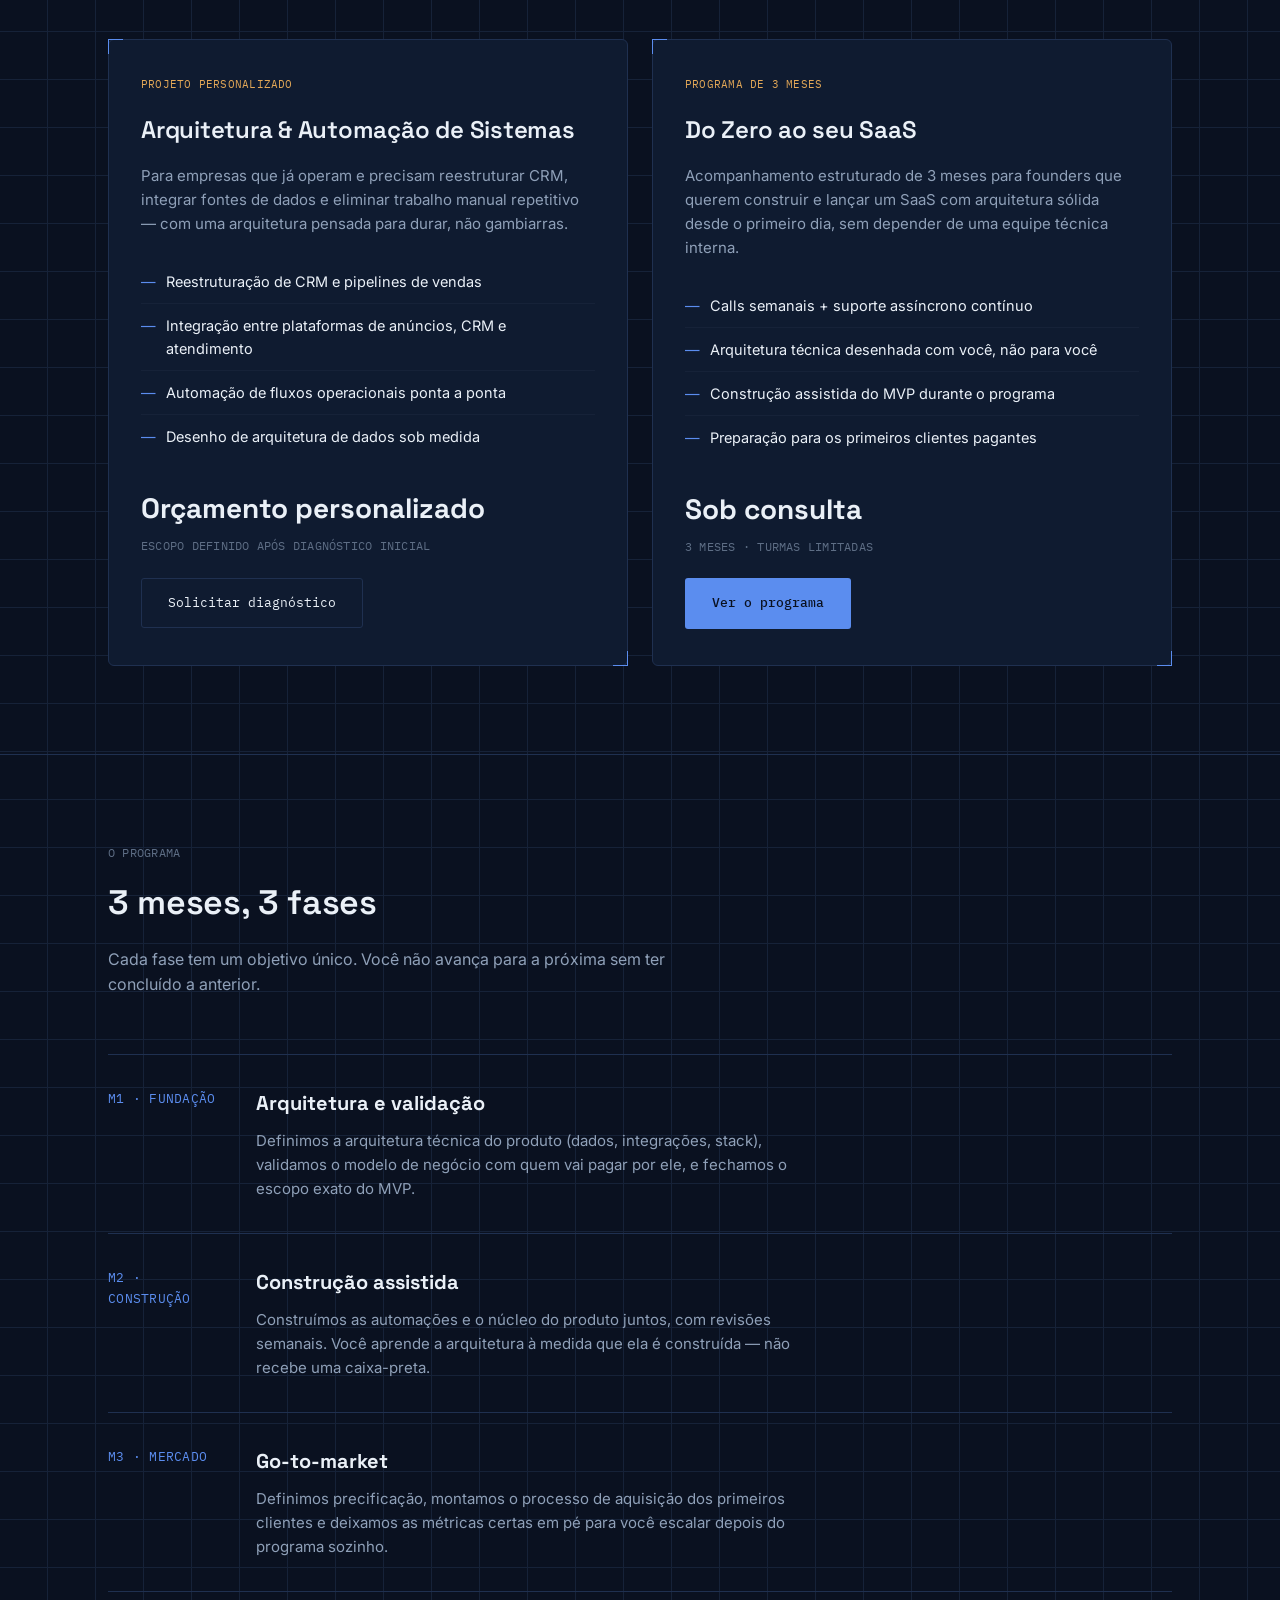
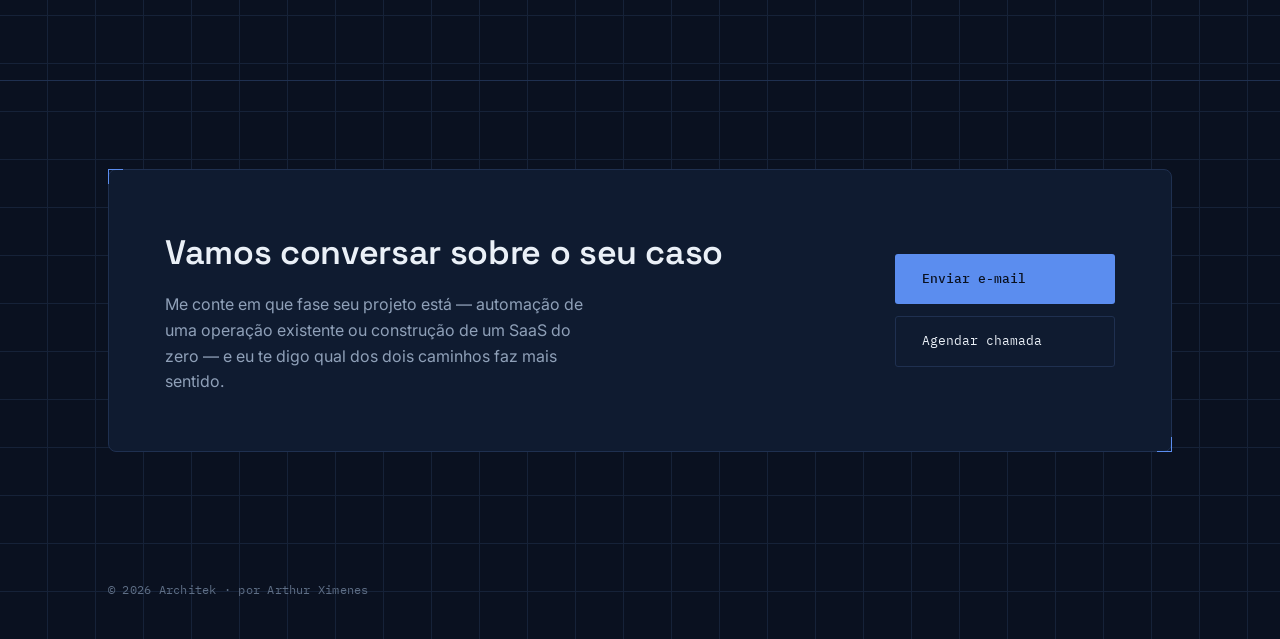
==== commit 2dd27e69: "Remove linha de localizacao nao autorizada do rodape" ====
--- a/index.html
+++ b/index.html
@@ -174,7 +174,6 @@
 <footer>
   <div class="wrap">
     <div class="mono" data-i18n="footer.left">© 2026 Arthur Ximenes · Arquitetura de Sistemas &amp; Programa SaaS</div>
-    <div class="mono" data-i18n="footer.right">Recife, Brasil · Trabalho remoto — PT / FR / EN</div>
   </div>
 </footer>
 
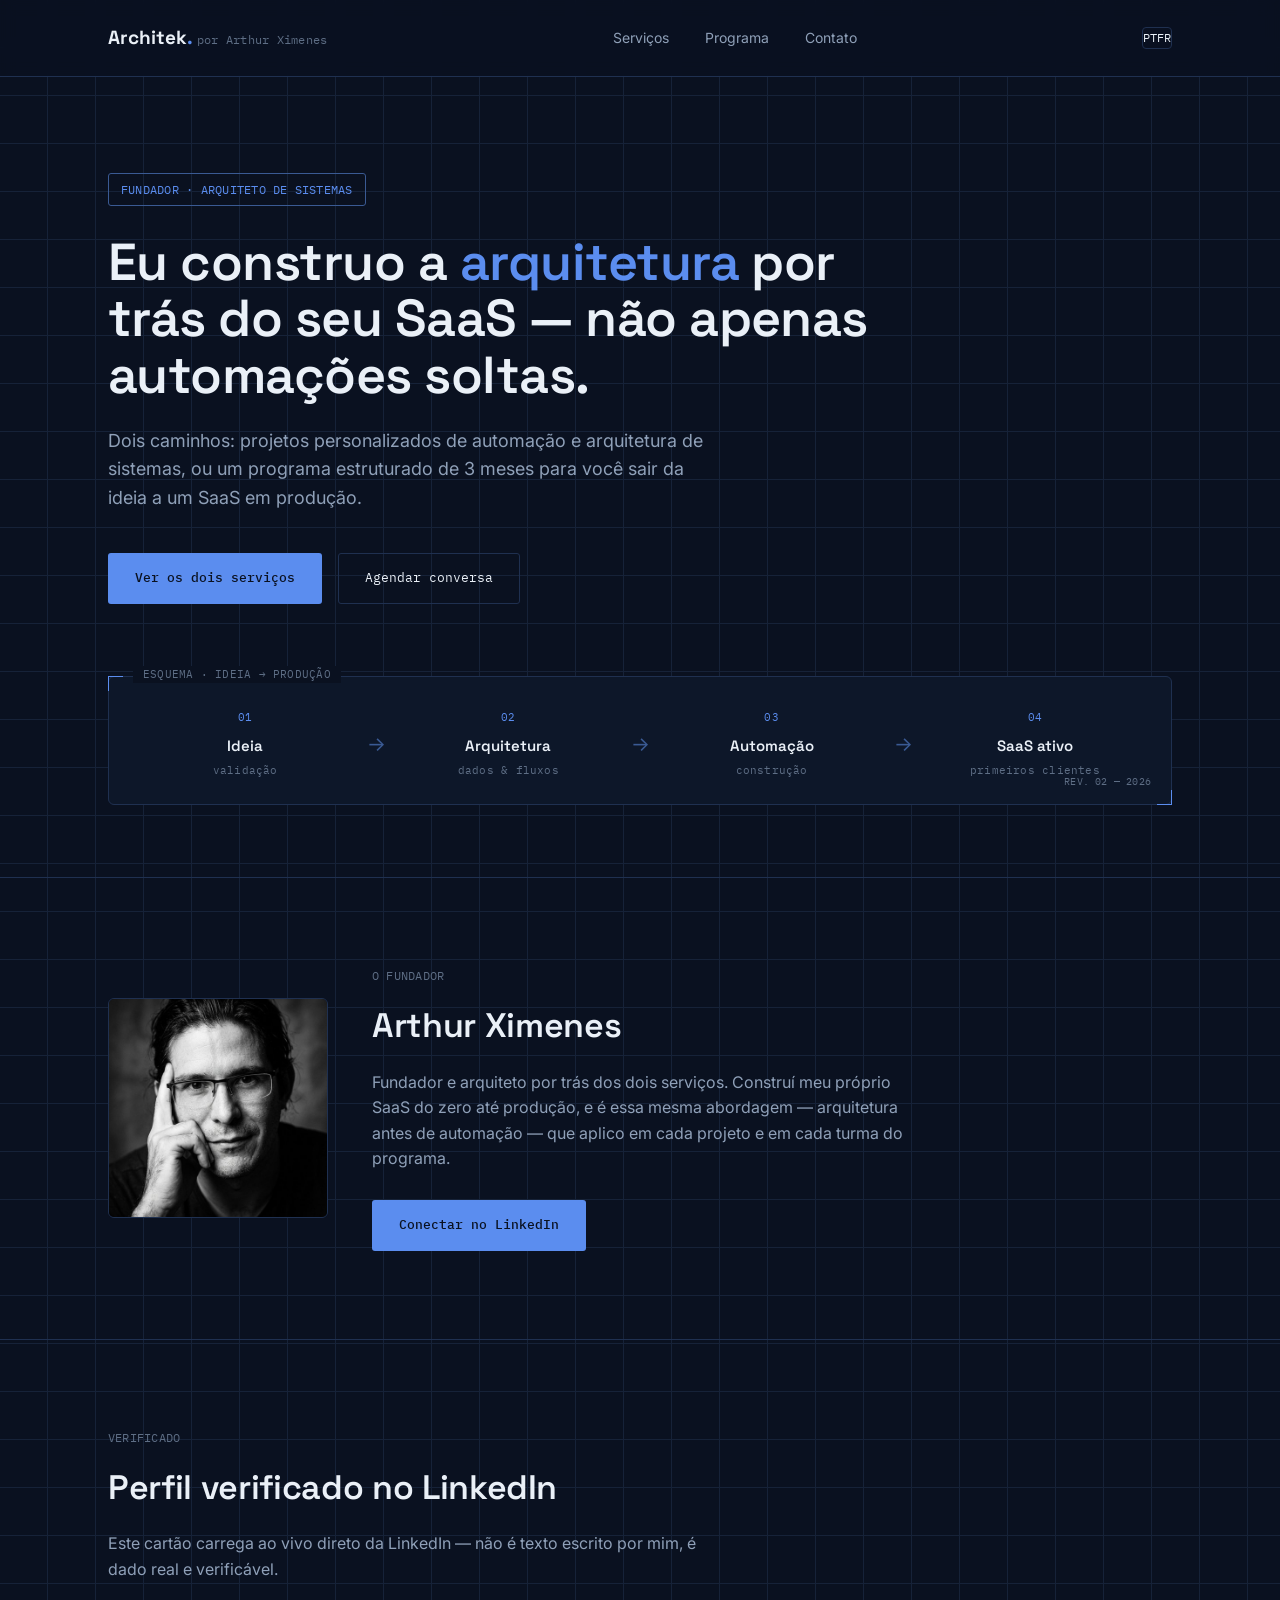
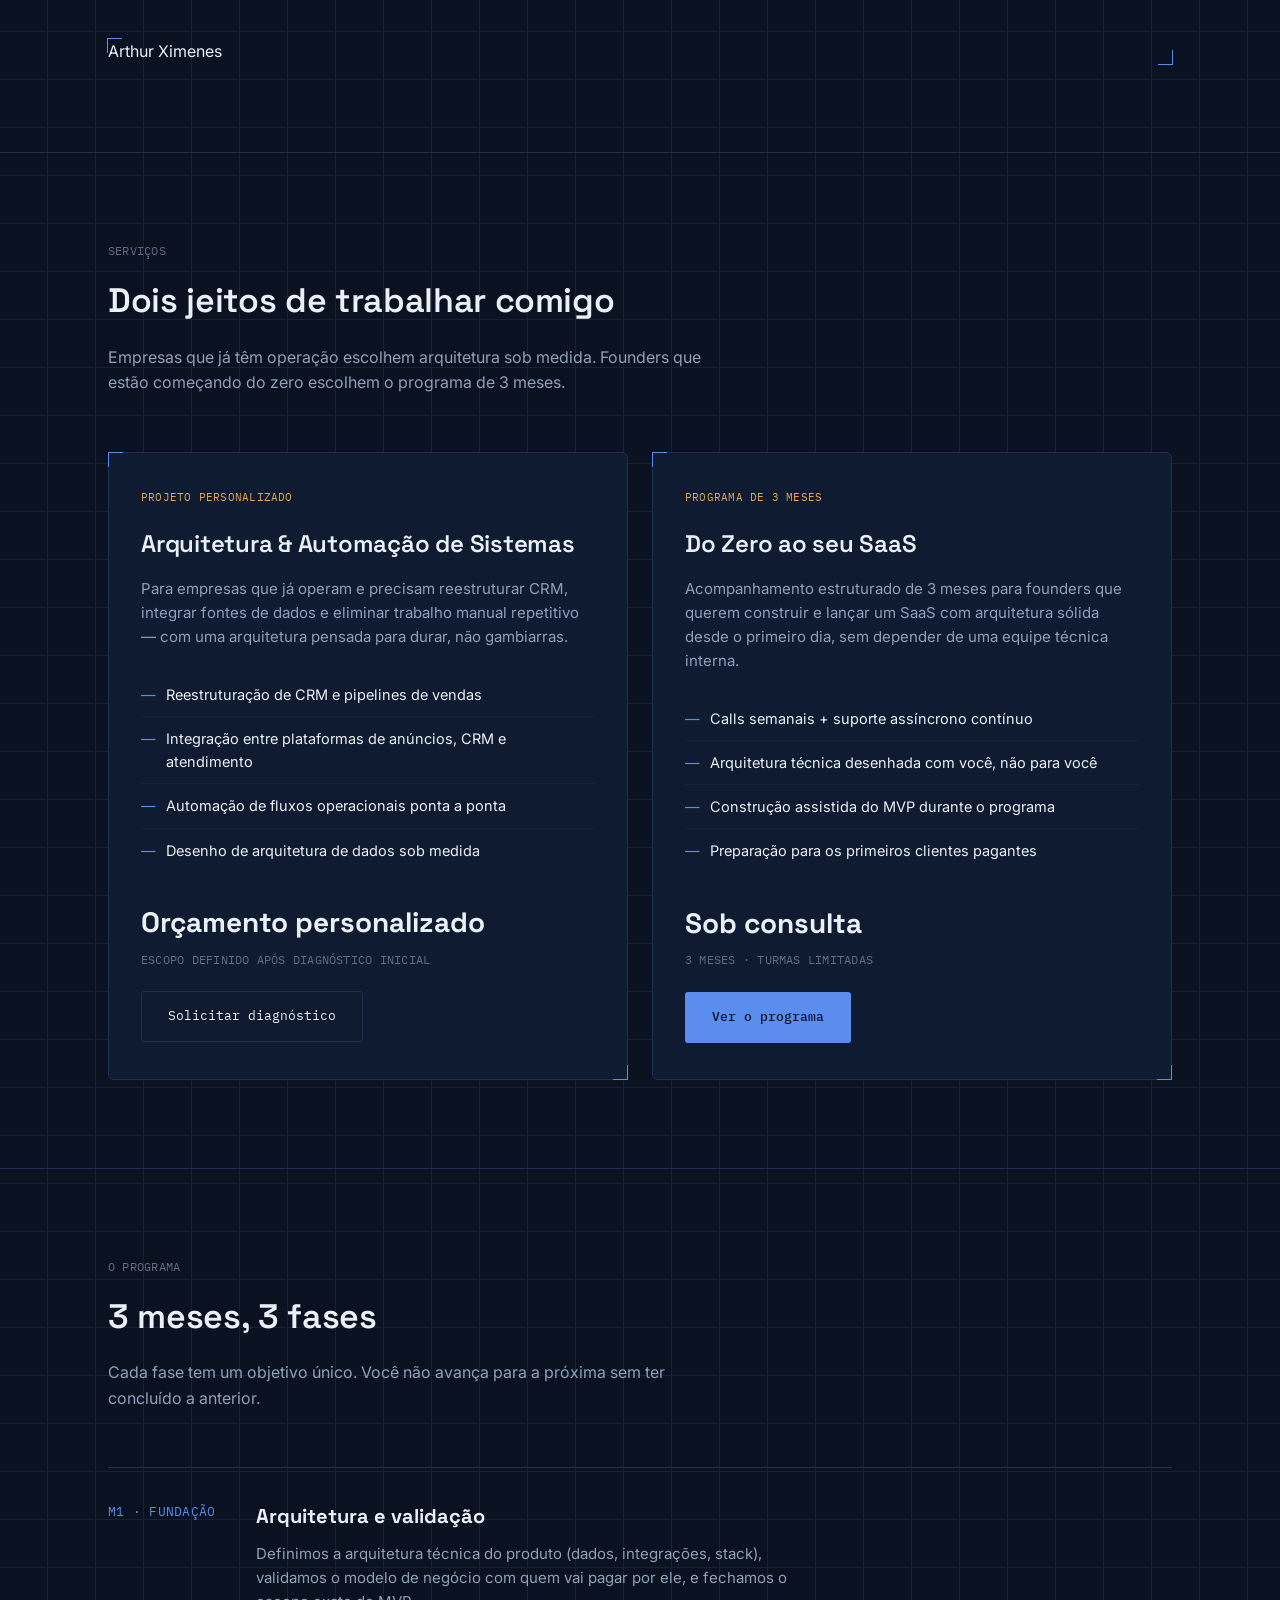
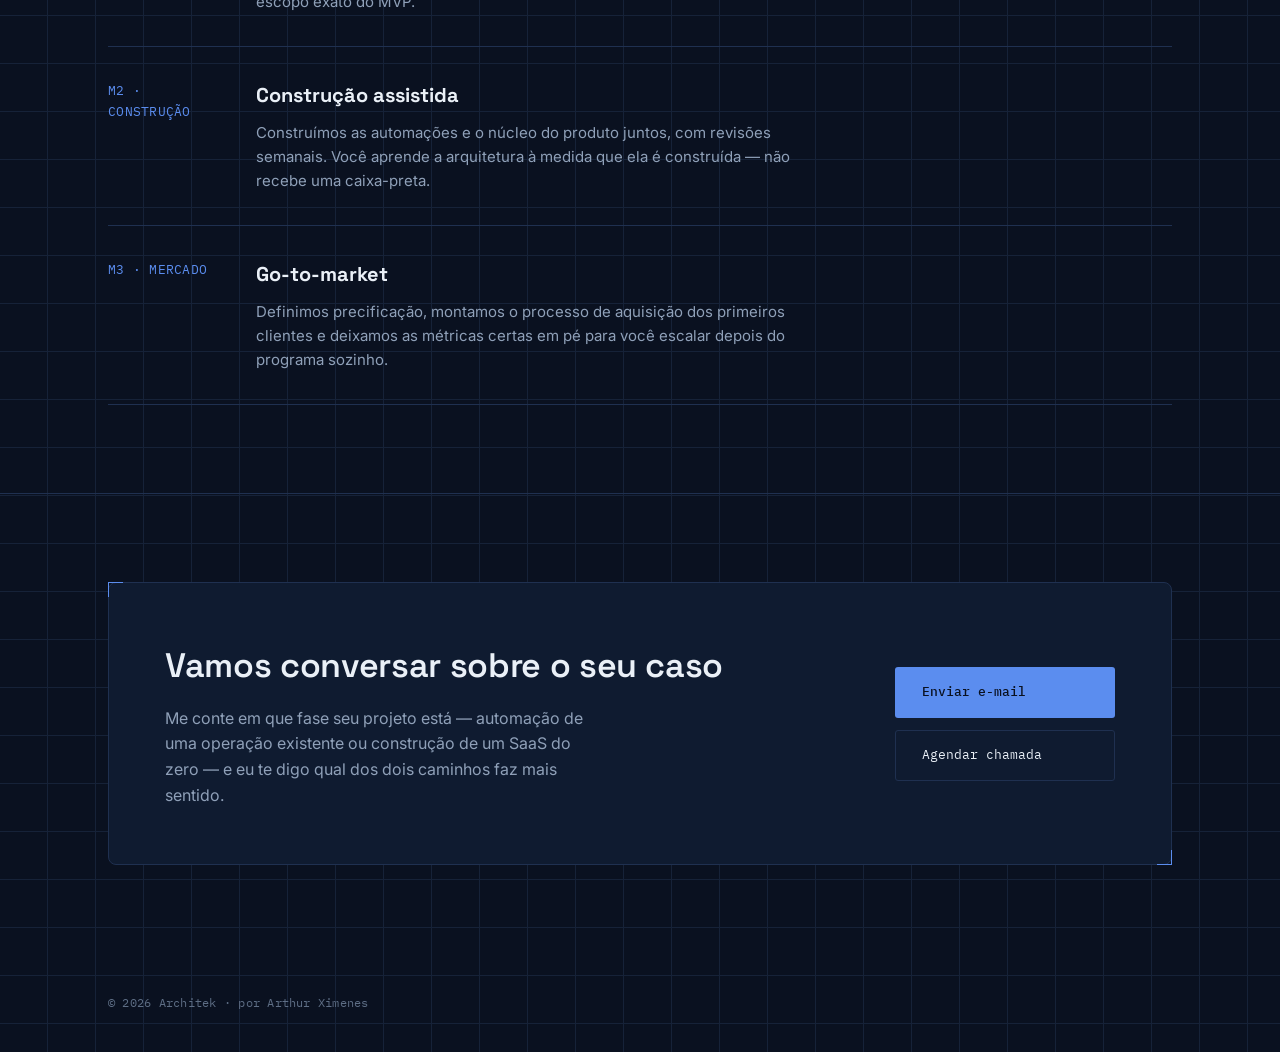
==== commit c1ecd659: "Adiciona pagina FR separada e badge LinkedIn como prova social" ====
--- a/index.html
+++ b/index.html
@@ -4,6 +4,8 @@
 <meta charset="UTF-8">
 <meta name="viewport" content="width=device-width, initial-scale=1.0">
 <title>Architek — Arquitetura de Sistemas &amp; Programa SaaS</title>
+<link rel="alternate" hreflang="fr" href="https://architek-theta.vercel.app/fr/">
+<link rel="alternate" hreflang="pt-BR" href="https://architek-theta.vercel.app/">
 <link rel="preconnect" href="https://fonts.googleapis.com">
 <link href="https://fonts.googleapis.com/css2?family=Space+Grotesk:wght@400;500;600;700&family=Inter:wght@400;500;600&family=IBM+Plex+Mono:wght@400;500&display=swap" rel="stylesheet">
 <link rel="stylesheet" href="styles.css">
@@ -12,57 +14,57 @@
 
 <nav>
   <div class="wrap">
-    <div class="brand">Architek<span>.</span> <span class="mono" style="font-size:12px; color:var(--ink-dimmer); font-weight:400;" data-i18n="nav.role">por Arthur Ximenes</span></div>
+    <div class="brand">Architek<span>.</span> <span class="mono" style="font-size:12px; color:var(--ink-dimmer); font-weight:400;">por Arthur Ximenes</span></div>
     <div class="navlinks">
-      <a href="#services" data-i18n="nav.services">Serviços</a>
-      <a href="#program" data-i18n="nav.program">Programa</a>
-      <a href="#contact" data-i18n="nav.contact">Contato</a>
+      <a href="#services">Serviços</a>
+      <a href="#program">Programa</a>
+      <a href="#contact">Contato</a>
     </div>
     <div class="lang-toggle">
-      <button id="btn-pt" class="active" onclick="setLang('pt')">PT</button>
-      <button id="btn-fr" onclick="setLang('fr')">FR</button>
+      <a href="/" class="active">PT</a>
+      <a href="/fr/">FR</a>
     </div>
   </div>
 </nav>
 
 <header class="hero">
   <div class="wrap">
-    <span class="eyebrow mono" data-i18n="hero.eyebrow">FUNDADOR · ARQUITETO DE SISTEMAS</span>
-    <h1 data-i18n-html="hero.title">Eu construo a <em>arquitetura</em> por trás do seu SaaS — não apenas automações soltas.</h1>
-    <p class="hero-sub" data-i18n="hero.sub">Dois caminhos: projetos personalizados de automação e arquitetura de sistemas, ou um programa estruturado de 3 meses para você sair da ideia a um SaaS em produção.</p>
+    <span class="eyebrow mono">FUNDADOR · ARQUITETO DE SISTEMAS</span>
+    <h1>Eu construo a <em>arquitetura</em> por trás do seu SaaS — não apenas automações soltas.</h1>
+    <p class="hero-sub">Dois caminhos: projetos personalizados de automação e arquitetura de sistemas, ou um programa estruturado de 3 meses para você sair da ideia a um SaaS em produção.</p>
     <div class="hero-ctas">
-      <a href="#services" class="btn btn-primary" data-i18n="hero.cta1">Ver os dois serviços</a>
-      <a href="#contact" class="btn btn-ghost" data-i18n="hero.cta2">Agendar conversa</a>
+      <a href="#services" class="btn btn-primary">Ver os dois serviços</a>
+      <a href="#contact" class="btn btn-ghost">Agendar conversa</a>
     </div>
 
     <div class="diagram reg-mark">
-      <span class="diagram-label mono" data-i18n="hero.diagram.label">ESQUEMA · IDEIA → PRODUÇÃO</span>
+      <span class="diagram-label mono">ESQUEMA · IDEIA → PRODUÇÃO</span>
       <div class="flow">
         <div class="flow-node">
           <div class="num mono">01</div>
-          <div class="label" data-i18n="hero.diagram.n1">Ideia</div>
-          <div class="sub mono" data-i18n="hero.diagram.n1sub">validação</div>
+          <div class="label">Ideia</div>
+          <div class="sub mono">validação</div>
         </div>
         <div class="flow-arrow">→</div>
         <div class="flow-node">
           <div class="num mono">02</div>
-          <div class="label" data-i18n="hero.diagram.n2">Arquitetura</div>
-          <div class="sub mono" data-i18n="hero.diagram.n2sub">dados &amp; fluxos</div>
+          <div class="label">Arquitetura</div>
+          <div class="sub mono">dados &amp; fluxos</div>
         </div>
         <div class="flow-arrow">→</div>
         <div class="flow-node">
           <div class="num mono">03</div>
-          <div class="label" data-i18n="hero.diagram.n3">Automação</div>
-          <div class="sub mono" data-i18n="hero.diagram.n3sub">construção</div>
+          <div class="label">Automação</div>
+          <div class="sub mono">construção</div>
         </div>
         <div class="flow-arrow">→</div>
         <div class="flow-node">
           <div class="num mono">04</div>
-          <div class="label" data-i18n="hero.diagram.n4">SaaS ativo</div>
-          <div class="sub mono" data-i18n="hero.diagram.n4sub">primeiros clientes</div>
+          <div class="label">SaaS ativo</div>
+          <div class="sub mono">primeiros clientes</div>
         </div>
       </div>
-      <div class="diagram-rev mono" data-i18n="hero.diagram.rev">REV. 01 — 2026</div>
+      <div class="diagram-rev mono">REV. 02 — 2026</div>
     </div>
   </div>
 </header>
@@ -75,10 +77,24 @@
         <div class="founder-photo-fallback mono">FOTO DO FUNDADOR</div>
       </div>
       <div class="founder-text">
-        <div class="section-tag mono" data-i18n="founder.tag">O FUNDADOR</div>
-        <h2 data-i18n="founder.title">Arthur Ximenes</h2>
-        <p data-i18n="founder.bio">Fundador e arquiteto por trás dos dois serviços. Construí meu próprio SaaS do zero até produção, e é essa mesma abordagem — arquitetura antes de automação — que aplico em cada projeto e em cada turma do programa.</p>
-        <a href="https://www.linkedin.com/in/arthur-ximenes-a752b8166" target="_blank" class="btn btn-primary" data-i18n="founder.cta">Conectar no LinkedIn</a>
+        <div class="section-tag mono">O FUNDADOR</div>
+        <h2>Arthur Ximenes</h2>
+        <p>Fundador e arquiteto por trás dos dois serviços. Construí meu próprio SaaS do zero até produção, e é essa mesma abordagem — arquitetura antes de automação — que aplico em cada projeto e em cada turma do programa.</p>
+        <a href="https://www.linkedin.com/in/arthur-ximenes-a752b8166" target="_blank" class="btn btn-primary">Conectar no LinkedIn</a>
+      </div>
+    </div>
+  </div>
+</section>
+
+<section id="verified">
+  <div class="wrap">
+    <div class="section-tag mono">VERIFICADO</div>
+    <h2>Perfil verificado no LinkedIn</h2>
+    <p class="section-intro">Este cartão carrega ao vivo direto da LinkedIn — não é texto escrito por mim, é dado real e verificável.</p>
+    <div class="verified-card reg-mark">
+      <script src="https://platform.linkedin.com/badges/js/profile.js" async defer type="text/javascript"></script>
+      <div class="badge-base LI-profile-badge" data-locale="pt_BR" data-size="large" data-theme="dark" data-type="VERTICAL" data-vanity="arthur-ximenes-a752b8166" data-version="v1">
+        <a class="badge-base__link LI-simple-link" href="https://br.linkedin.com/in/arthur-ximenes-a752b8166?trk=profile-badge">Arthur Ximenes</a>
       </div>
     </div>
   </div>
@@ -86,39 +102,39 @@
 
 <section id="services">
   <div class="wrap">
-    <div class="section-tag mono" data-i18n="services.tag">SERVIÇOS</div>
-    <h2 data-i18n="services.title">Dois jeitos de trabalhar comigo</h2>
-    <p class="section-intro" data-i18n="services.intro">Empresas que já têm operação escolhem arquitetura sob medida. Founders que estão começando do zero escolhem o programa de 3 meses.</p>
+    <div class="section-tag mono">SERVIÇOS</div>
+    <h2>Dois jeitos de trabalhar comigo</h2>
+    <p class="section-intro">Empresas que já têm operação escolhem arquitetura sob medida. Founders que estão começando do zero escolhem o programa de 3 meses.</p>
 
     <div class="services-grid">
       <div class="service-card reg-mark">
-        <div class="tag mono" data-i18n="svc1.tag">PROJETO PERSONALIZADO</div>
-        <h3 data-i18n="svc1.title">Arquitetura &amp; Automação de Sistemas</h3>
-        <p data-i18n="svc1.desc">Para empresas que já operam e precisam reestruturar CRM, integrar fontes de dados e eliminar trabalho manual repetitivo — com uma arquitetura pensada para durar, não gambiarras.</p>
+        <div class="tag mono">PROJETO PERSONALIZADO</div>
+        <h3>Arquitetura &amp; Automação de Sistemas</h3>
+        <p>Para empresas que já operam e precisam reestruturar CRM, integrar fontes de dados e eliminar trabalho manual repetitivo — com uma arquitetura pensada para durar, não gambiarras.</p>
         <ul>
-          <li data-i18n="svc1.li1">Reestruturação de CRM e pipelines de vendas</li>
-          <li data-i18n="svc1.li2">Integração entre plataformas de anúncios, CRM e atendimento</li>
-          <li data-i18n="svc1.li3">Automação de fluxos operacionais ponta a ponta</li>
-          <li data-i18n="svc1.li4">Desenho de arquitetura de dados sob medida</li>
+          <li>Reestruturação de CRM e pipelines de vendas</li>
+          <li>Integração entre plataformas de anúncios, CRM e atendimento</li>
+          <li>Automação de fluxos operacionais ponta a ponta</li>
+          <li>Desenho de arquitetura de dados sob medida</li>
         </ul>
-        <div class="service-price" data-i18n="svc1.price">Orçamento personalizado</div>
-        <div class="service-price-note mono" data-i18n="svc1.pricenote">ESCOPO DEFINIDO APÓS DIAGNÓSTICO INICIAL</div>
-        <a href="#contact" class="btn btn-ghost" style="align-self:flex-start" data-i18n="svc1.cta">Solicitar diagnóstico</a>
+        <div class="service-price">Orçamento personalizado</div>
+        <div class="service-price-note mono">ESCOPO DEFINIDO APÓS DIAGNÓSTICO INICIAL</div>
+        <a href="#contact" class="btn btn-ghost" style="align-self:flex-start">Solicitar diagnóstico</a>
       </div>
 
       <div class="service-card reg-mark">
-        <div class="tag mono" data-i18n="svc2.tag">PROGRAMA DE 3 MESES</div>
-        <h3 data-i18n="svc2.title">Do Zero ao seu SaaS</h3>
-        <p data-i18n="svc2.desc">Acompanhamento estruturado de 3 meses para founders que querem construir e lançar um SaaS com arquitetura sólida desde o primeiro dia, sem depender de uma equipe técnica interna.</p>
+        <div class="tag mono">PROGRAMA DE 3 MESES</div>
+        <h3>Do Zero ao seu SaaS</h3>
+        <p>Acompanhamento estruturado de 3 meses para founders que querem construir e lançar um SaaS com arquitetura sólida desde o primeiro dia, sem depender de uma equipe técnica interna.</p>
         <ul>
-          <li data-i18n="svc2.li1">Calls semanais + suporte assíncrono contínuo</li>
-          <li data-i18n="svc2.li2">Arquitetura técnica desenhada com você, não para você</li>
-          <li data-i18n="svc2.li3">Construção assistida do MVP durante o programa</li>
-          <li data-i18n="svc2.li4">Preparação para os primeiros clientes pagantes</li>
+          <li>Calls semanais + suporte assíncrono contínuo</li>
+          <li>Arquitetura técnica desenhada com você, não para você</li>
+          <li>Construção assistida do MVP durante o programa</li>
+          <li>Preparação para os primeiros clientes pagantes</li>
         </ul>
-        <div class="service-price" data-i18n="svc2.price">Sob consulta</div>
-        <div class="service-price-note mono" data-i18n="svc2.pricenote">3 MESES · TURMAS LIMITADAS</div>
-        <a href="#program" class="btn btn-primary" style="align-self:flex-start" data-i18n="svc2.cta">Ver o programa</a>
+        <div class="service-price">Sob consulta</div>
+        <div class="service-price-note mono">3 MESES · TURMAS LIMITADAS</div>
+        <a href="#program" class="btn btn-primary" style="align-self:flex-start">Ver o programa</a>
       </div>
     </div>
   </div>
@@ -126,30 +142,30 @@
 
 <section id="program">
   <div class="wrap">
-    <div class="section-tag mono" data-i18n="program.tag">O PROGRAMA</div>
-    <h2 data-i18n="program.title">3 meses, 3 fases</h2>
-    <p class="section-intro" data-i18n="program.intro">Cada fase tem um objetivo único. Você não avança para a próxima sem ter concluído a anterior.</p>
+    <div class="section-tag mono">O PROGRAMA</div>
+    <h2>3 meses, 3 fases</h2>
+    <p class="section-intro">Cada fase tem um objetivo único. Você não avança para a próxima sem ter concluído a anterior.</p>
 
     <div class="phases">
       <div class="phase">
-        <div class="phase-tag mono" data-i18n="program.p1.tag">M1 · FUNDAÇÃO</div>
+        <div class="phase-tag mono">M1 · FUNDAÇÃO</div>
         <div>
-          <h4 data-i18n="program.p1.title">Arquitetura e validação</h4>
-          <p data-i18n="program.p1.desc">Definimos a arquitetura técnica do produto (dados, integrações, stack), validamos o modelo de negócio com quem vai pagar por ele, e fechamos o escopo exato do MVP.</p>
+          <h4>Arquitetura e validação</h4>
+          <p>Definimos a arquitetura técnica do produto (dados, integrações, stack), validamos o modelo de negócio com quem vai pagar por ele, e fechamos o escopo exato do MVP.</p>
         </div>
       </div>
       <div class="phase">
-        <div class="phase-tag mono" data-i18n="program.p2.tag">M2 · CONSTRUÇÃO</div>
+        <div class="phase-tag mono">M2 · CONSTRUÇÃO</div>
         <div>
-          <h4 data-i18n="program.p2.title">Construção assistida</h4>
-          <p data-i18n="program.p2.desc">Construímos as automações e o núcleo do produto juntos, com revisões semanais. Você aprende a arquitetura à medida que ela é construída — não recebe uma caixa-preta.</p>
+          <h4>Construção assistida</h4>
+          <p>Construímos as automações e o núcleo do produto juntos, com revisões semanais. Você aprende a arquitetura à medida que ela é construída — não recebe uma caixa-preta.</p>
         </div>
       </div>
       <div class="phase">
-        <div class="phase-tag mono" data-i18n="program.p3.tag">M3 · MERCADO</div>
+        <div class="phase-tag mono">M3 · MERCADO</div>
         <div>
-          <h4 data-i18n="program.p3.title">Go-to-market</h4>
-          <p data-i18n="program.p3.desc">Definimos precificação, montamos o processo de aquisição dos primeiros clientes e deixamos as métricas certas em pé para você escalar depois do programa sozinho.</p>
+          <h4>Go-to-market</h4>
+          <p>Definimos precificação, montamos o processo de aquisição dos primeiros clientes e deixamos as métricas certas em pé para você escalar depois do programa sozinho.</p>
         </div>
       </div>
     </div>
@@ -160,12 +176,12 @@
   <div class="wrap">
     <div class="cta-box reg-mark">
       <div>
-        <h2 data-i18n="cta.title">Vamos conversar sobre o seu caso</h2>
-        <p data-i18n="cta.desc">Me conte em que fase seu projeto está — automação de uma operação existente ou construção de um SaaS do zero — e eu te digo qual dos dois caminhos faz mais sentido.</p>
+        <h2>Vamos conversar sobre o seu caso</h2>
+        <p>Me conte em que fase seu projeto está — automação de uma operação existente ou construção de um SaaS do zero — e eu te digo qual dos dois caminhos faz mais sentido.</p>
       </div>
       <div class="cta-actions">
-        <a href="mailto:secretlinxcontact@gmail.com" class="btn btn-primary" data-i18n="cta.email">Enviar e-mail</a>
-        <a href="https://cal.com/arthur-ximenes-fa8z6l/30min" target="_blank" class="btn btn-ghost" data-i18n="cta.call">Agendar chamada</a>
+        <a href="mailto:secretlinxcontact@gmail.com" class="btn btn-primary">Enviar e-mail</a>
+        <a href="https://cal.com/arthur-ximenes-fa8z6l/30min" target="_blank" class="btn btn-ghost">Agendar chamada</a>
       </div>
     </div>
   </div>
@@ -173,11 +189,9 @@
 
 <footer>
   <div class="wrap">
-    <div class="mono" data-i18n="footer.left">© 2026 Arthur Ximenes · Arquitetura de Sistemas &amp; Programa SaaS</div>
+    <div class="mono">© 2026 Architek · por Arthur Ximenes</div>
   </div>
 </footer>
 
-<script src="script.js"></script>
-
 </body>
 </html>
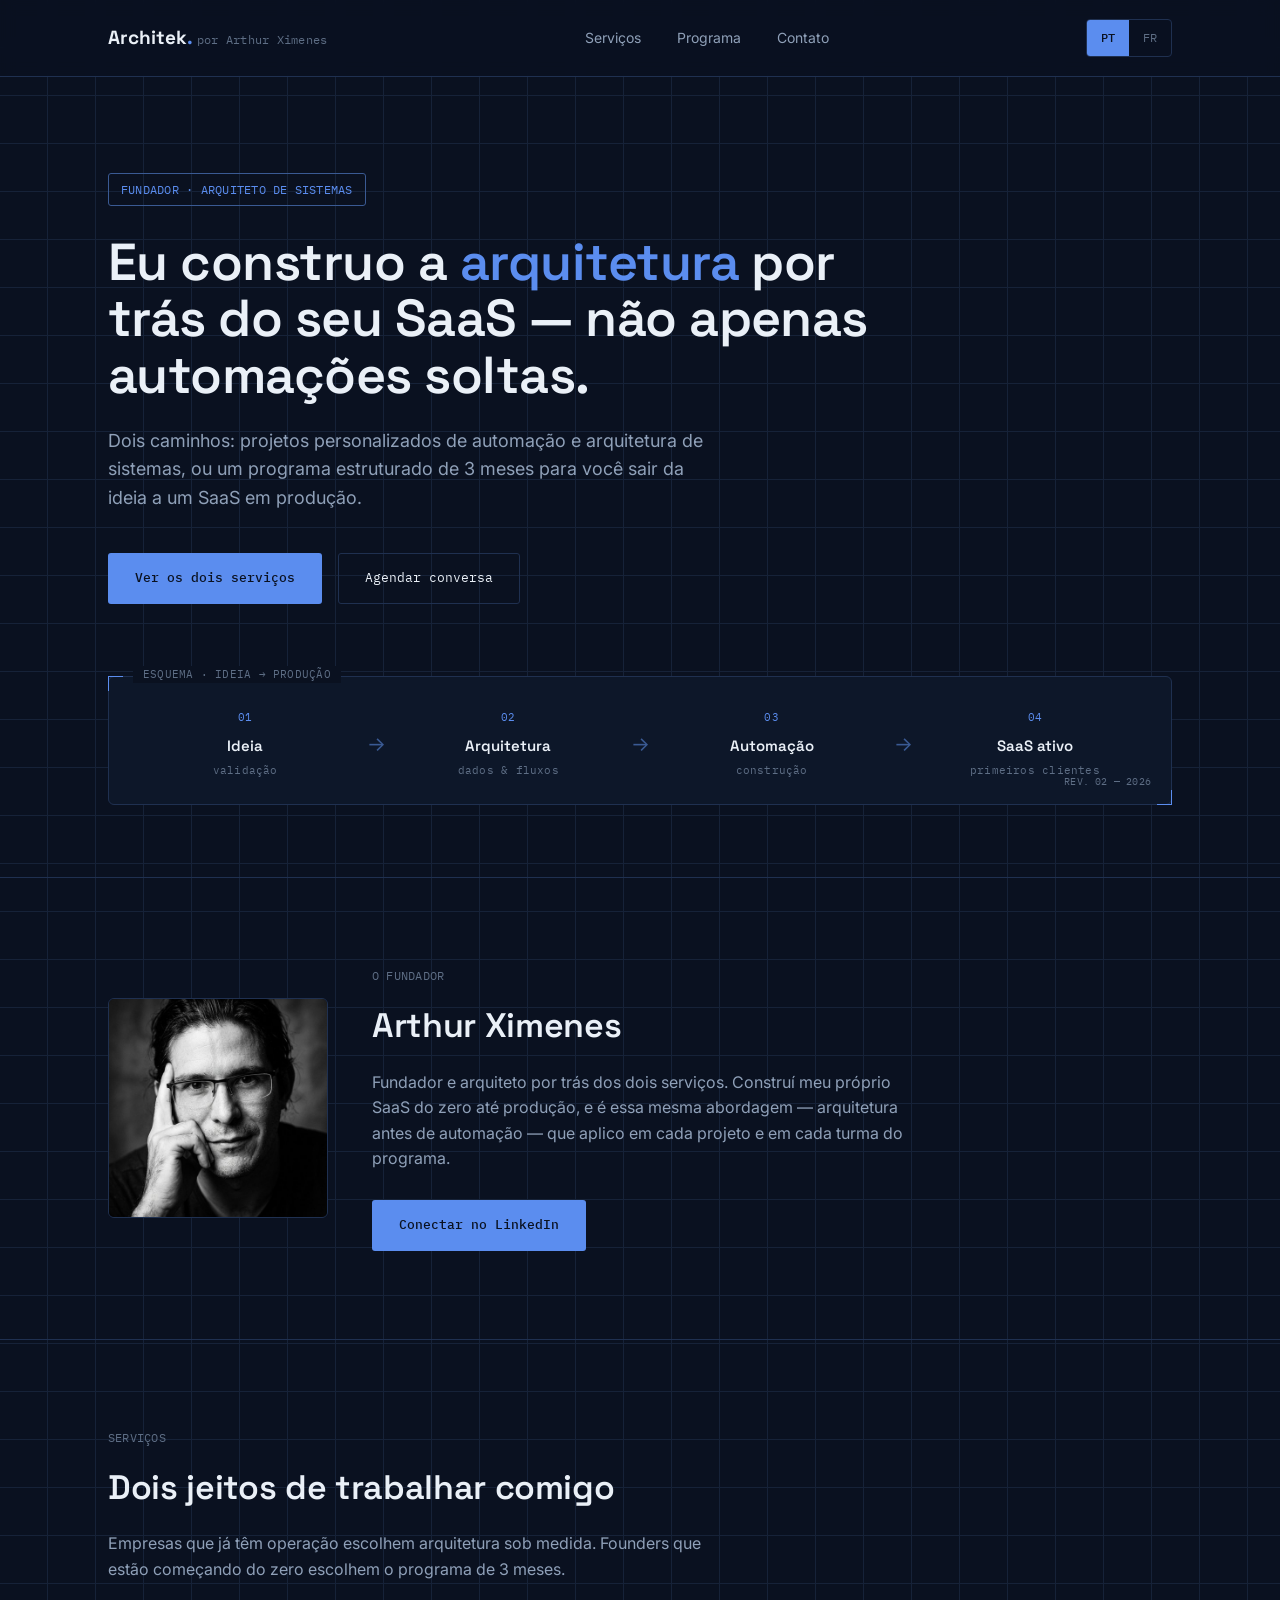
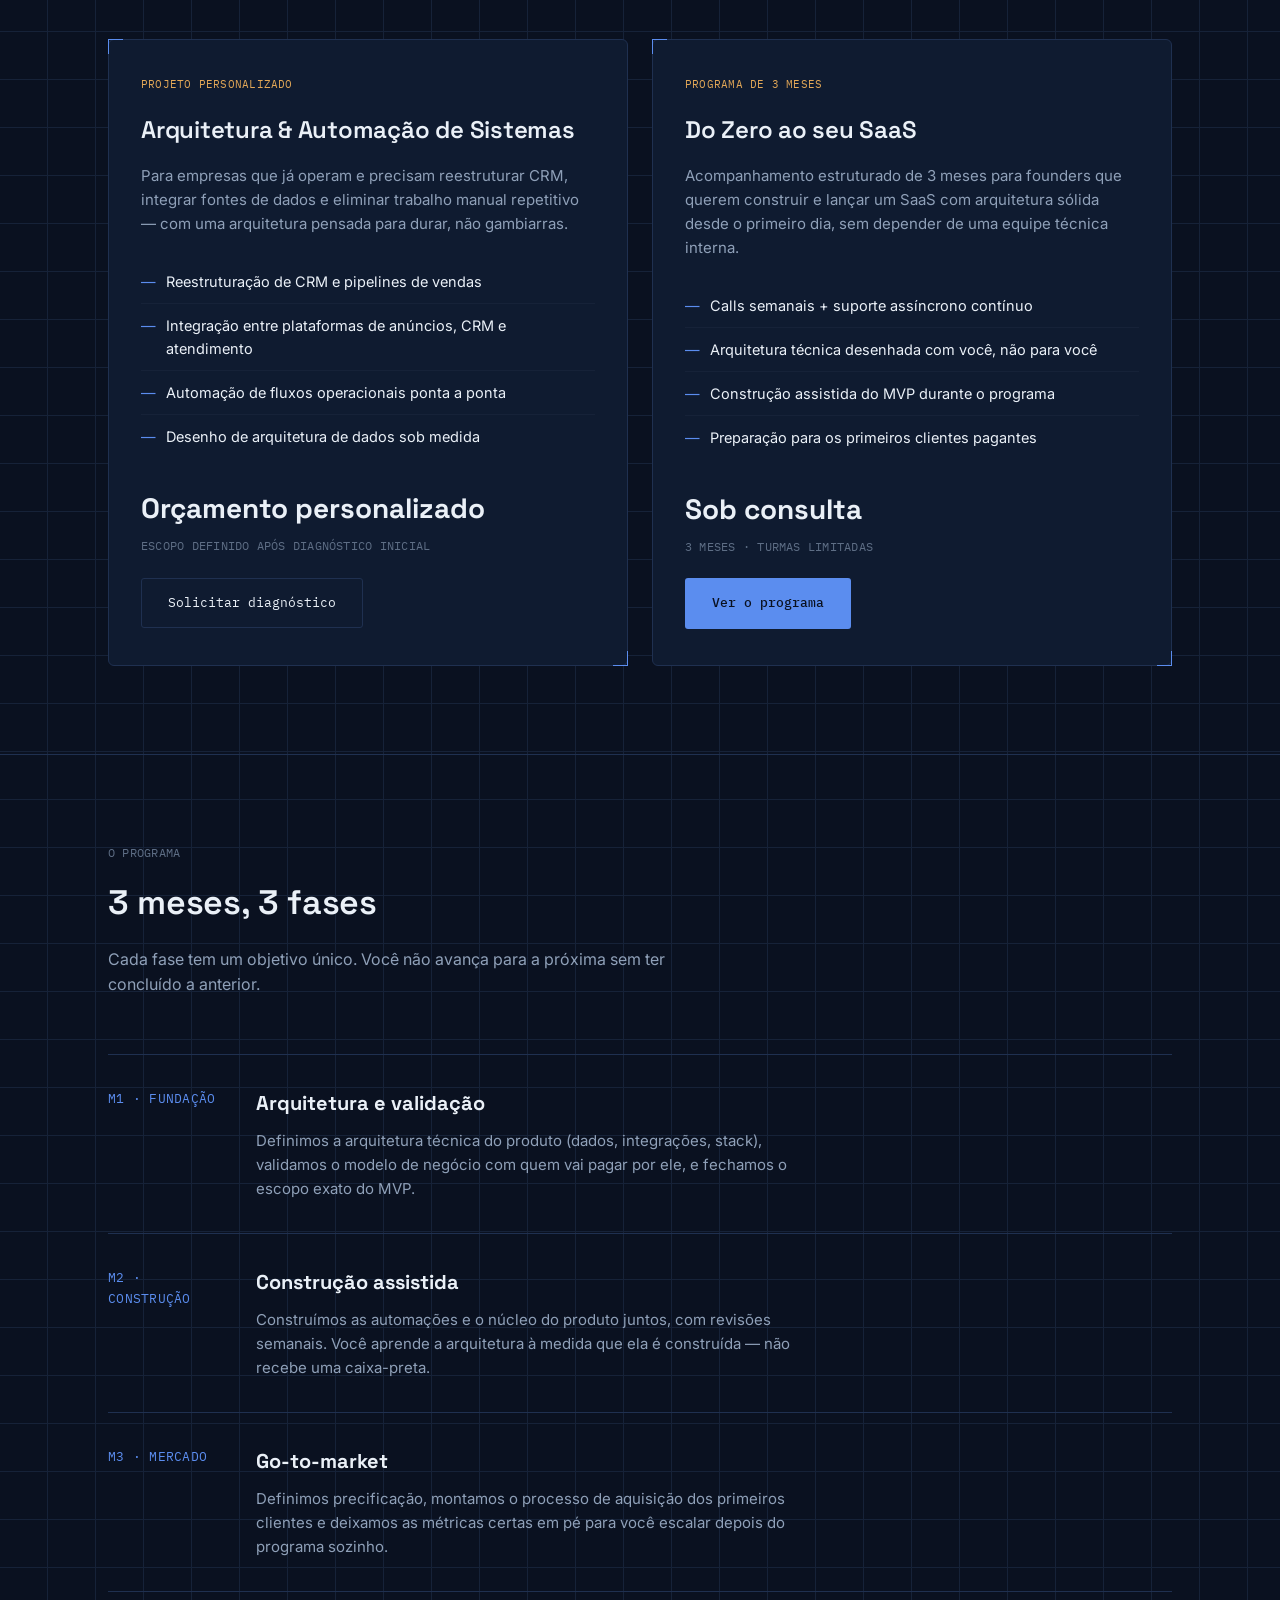
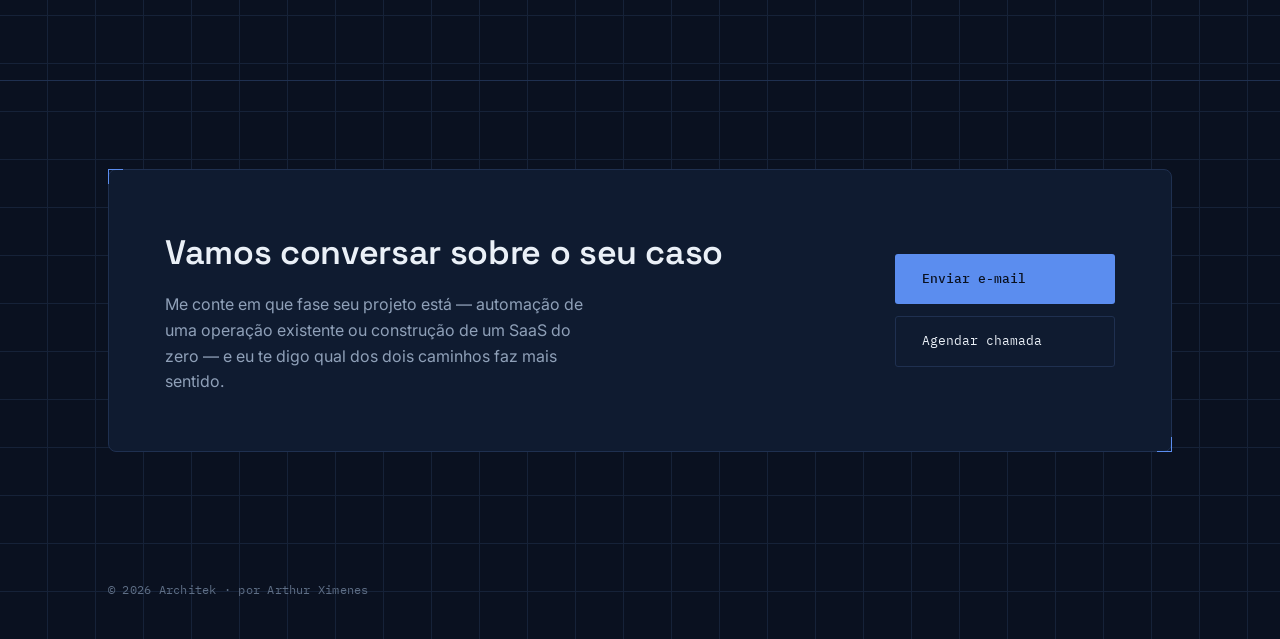
==== commit d585976b: "Remove badge LinkedIn quebrado e secao de marcos Zyloq (vetados)" ====
--- a/index.html
+++ b/index.html
@@ -81,20 +81,6 @@
         <h2>Arthur Ximenes</h2>
         <p>Fundador e arquiteto por trás dos dois serviços. Construí meu próprio SaaS do zero até produção, e é essa mesma abordagem — arquitetura antes de automação — que aplico em cada projeto e em cada turma do programa.</p>
         <a href="https://www.linkedin.com/in/arthur-ximenes-a752b8166" target="_blank" class="btn btn-primary">Conectar no LinkedIn</a>
-      </div>
-    </div>
-  </div>
-</section>
-
-<section id="verified">
-  <div class="wrap">
-    <div class="section-tag mono">VERIFICADO</div>
-    <h2>Perfil verificado no LinkedIn</h2>
-    <p class="section-intro">Este cartão carrega ao vivo direto da LinkedIn — não é texto escrito por mim, é dado real e verificável.</p>
-    <div class="verified-card reg-mark">
-      <script src="https://platform.linkedin.com/badges/js/profile.js" async defer type="text/javascript"></script>
-      <div class="badge-base LI-profile-badge" data-locale="pt_BR" data-size="large" data-theme="dark" data-type="VERTICAL" data-vanity="arthur-ximenes-a752b8166" data-version="v1">
-        <a class="badge-base__link LI-simple-link" href="https://br.linkedin.com/in/arthur-ximenes-a752b8166?trk=profile-badge">Arthur Ximenes</a>
       </div>
     </div>
   </div>
--- a/styles.css
+++ b/styles.css
@@ -53,11 +53,11 @@
     display:flex; border:1px solid var(--line); border-radius:4px; overflow:hidden;
     font-family:'IBM Plex Mono'; font-size:12px;
   }
-  .lang-toggle button{
-    background:transparent; border:none; color:var(--ink-dimmer); padding:8px 14px; cursor:pointer;
-    transition:.15s;
+  .lang-toggle a{
+    background:transparent; color:var(--ink-dimmer); padding:8px 14px; cursor:pointer;
+    transition:.15s; display:inline-block;
   }
-  .lang-toggle button.active{ background:var(--blue); color:#0A1120; font-weight:500;}
+  .lang-toggle a.active{ background:var(--blue); color:#0A1120; font-weight:500;}
   .navlinks-mobile{display:none;}
   @media (max-width:760px){ .navlinks{display:none;} }
 
@@ -121,6 +121,12 @@
   .founder-text h2{ margin-bottom:16px;}
   .founder-text p{ color:var(--ink-dim); font-size:16px; max-width:560px; margin-bottom:28px;}
 
+  /* VERIFIED */
+  .verified-card{
+    display:flex; justify-content:flex-start; padding:32px; border:1px solid var(--line);
+    border-radius:6px; background:var(--bg-panel-2); max-width:320px;
+  }
+
   /* SERVICES */
   .services-grid{ display:grid; grid-template-columns:1fr 1fr; gap:24px;}
   @media (max-width:800px){ .services-grid{grid-template-columns:1fr;} }
